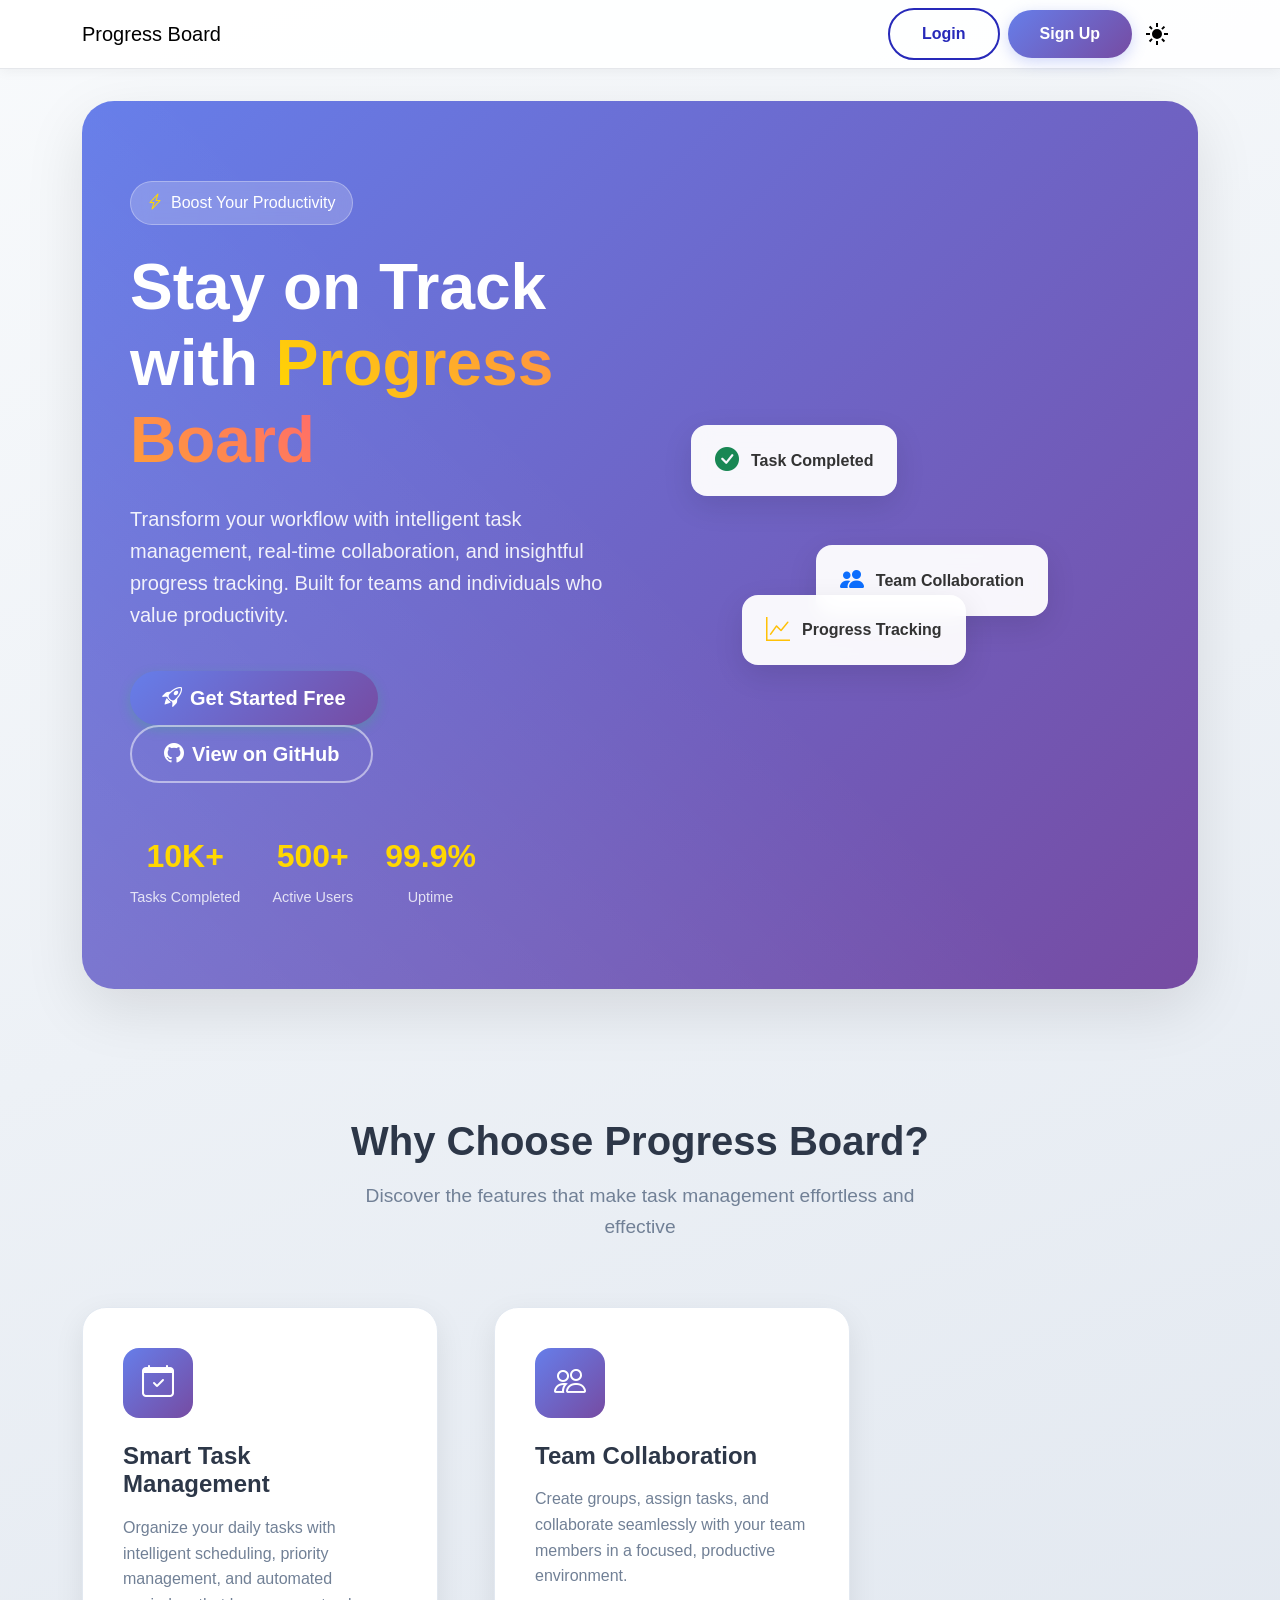
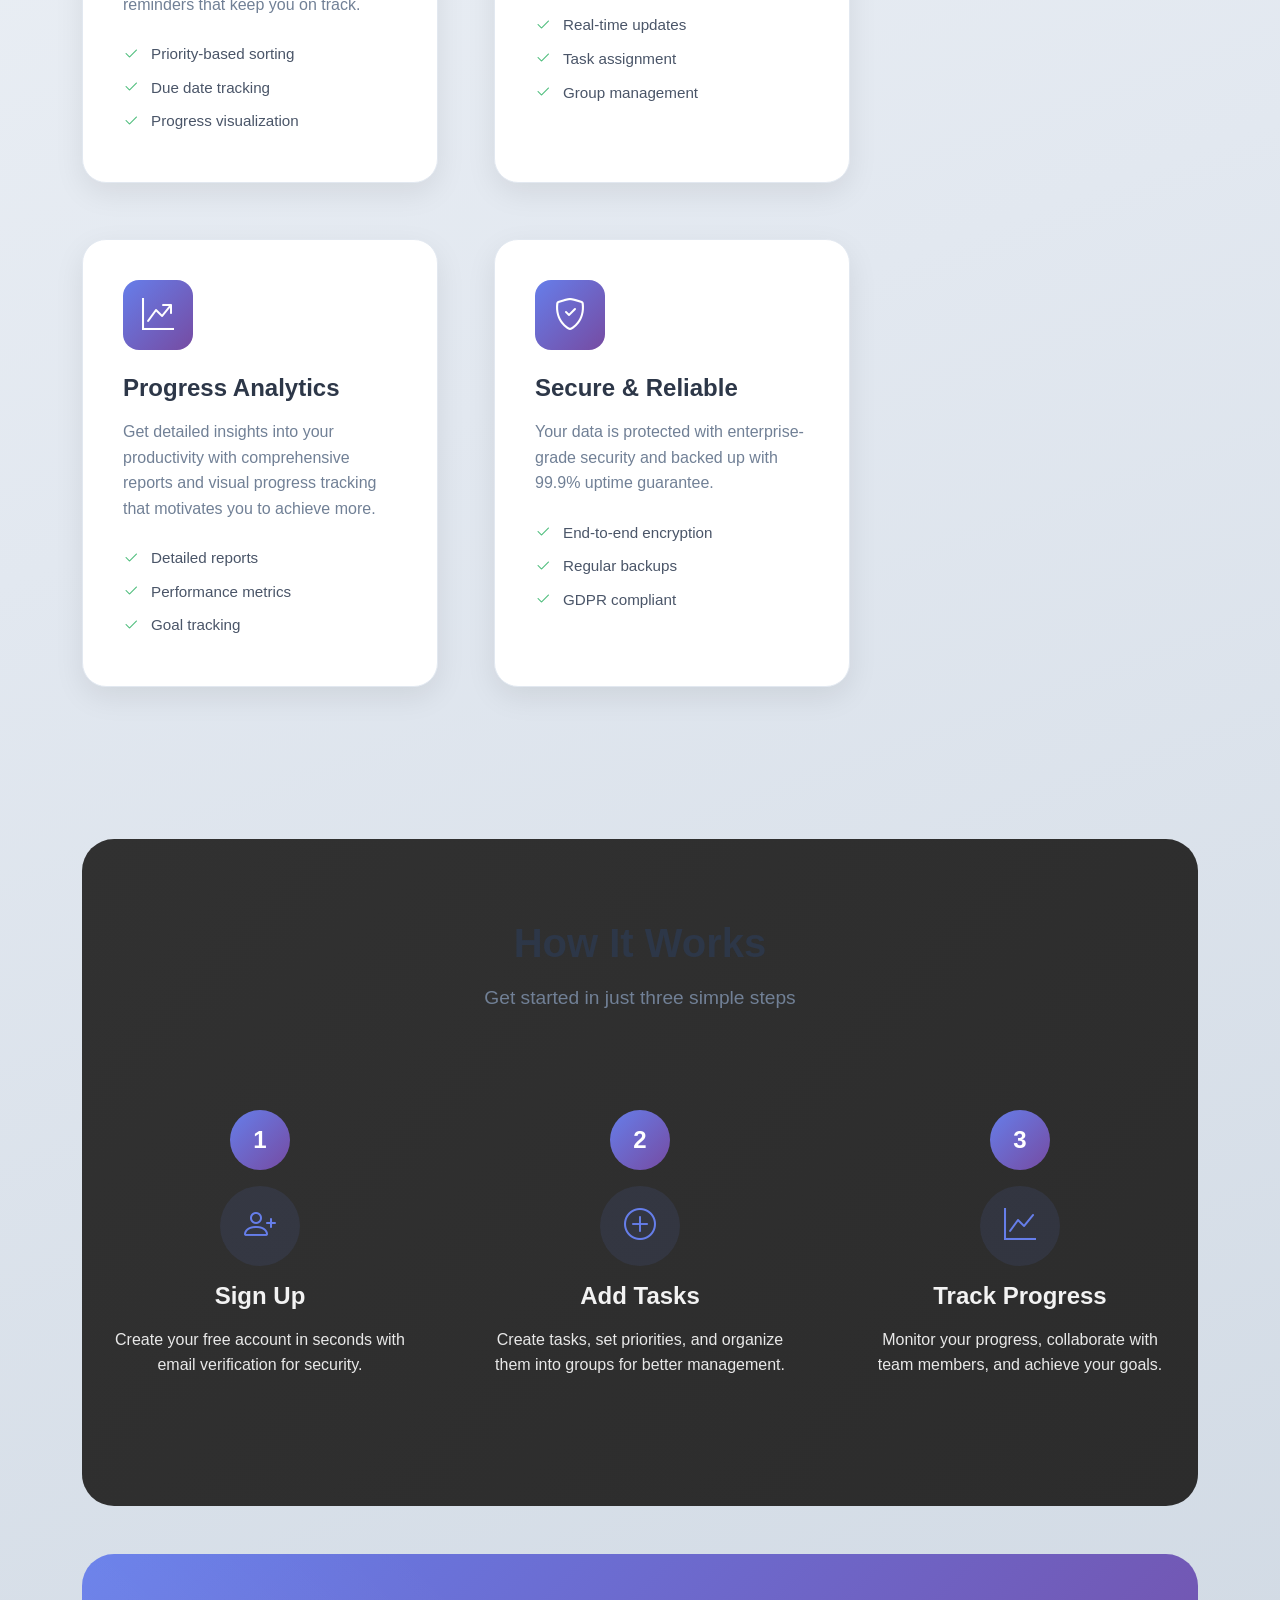
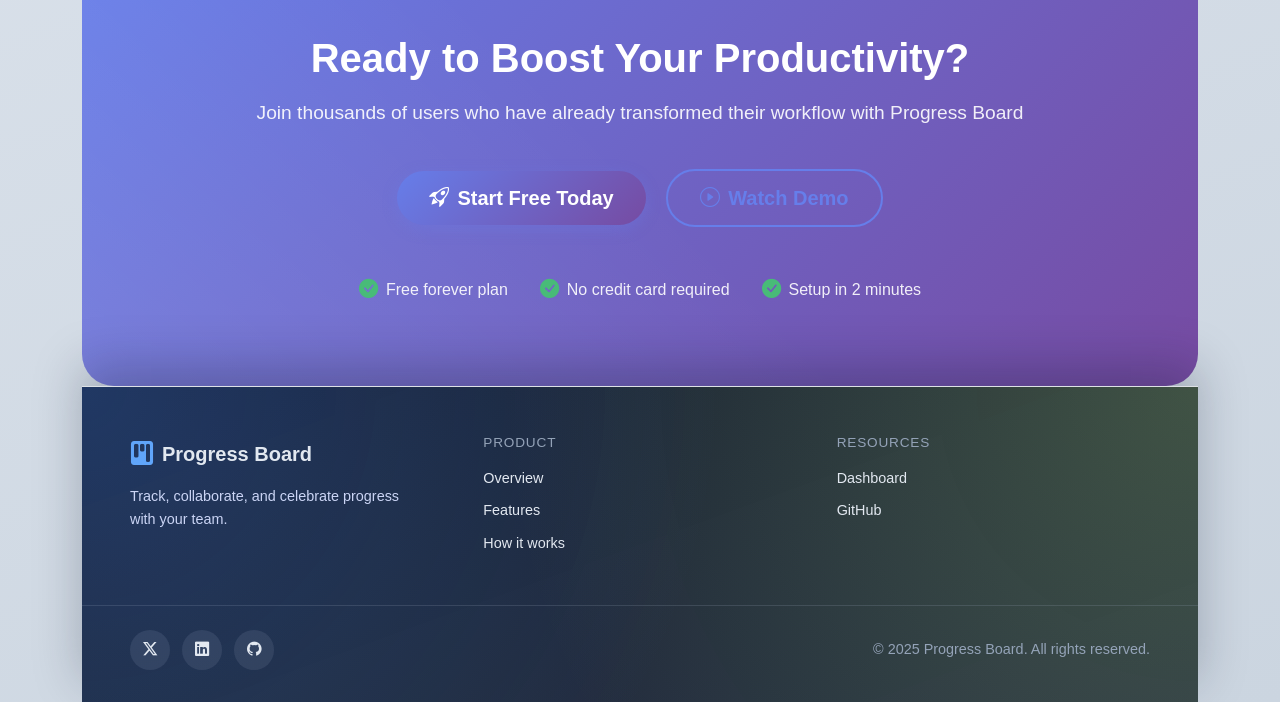
==== index.html @ 365cb569 "Merge pull request #28 from aaditimenon/scroll" ====
<!DOCTYPE html>
<html lang="en">

<head>
    <meta charset="UTF-8">
    <title>Progress Board</title>
    <link href="https://cdn.jsdelivr.net/npm/bootstrap@5.3.3/dist/css/bootstrap.min.css" rel="stylesheet">
    <link rel="stylesheet" href="https://cdn.jsdelivr.net/npm/bootstrap-icons@1.11.3/font/bootstrap-icons.min.css">
    <link rel="icon" type="image/png" href="favicon.png">
    <link rel="stylesheet" href="style.css">
    <script type="text/javascript" src="darkmode.js" defer></script>
    <script type="text/javascript" src="scroll_to_top.js" defer></script>
    
</head>

<body>
    <div id="pageLoader">
        <div class="spinner-border text-primary" role="status"></div>
    </div>

    <nav class="navbar navbar-expand-lg ftco_navbar ftco-navbar-light" id="ftco-navbar">
        <div class="container">
            <a class="navbar-brand" href="index.html">Progress Board</a>
            <div class="d-flex align-items-center ms-auto" id="navbarButtons"></div>
             <!-- Dark Mode Toggle Switch -->
             <div class="theme-toggle me-3">
                <button id="dark-toggle">
                <svg xmlns="http://www.w3.org/2000/svg" height="24px" viewBox="0 -960 960 960" width="24px" fill="#e3e3e3"><path d="M480-280q-83 0-141.5-58.5T280-480q0-83 58.5-141.5T480-680q83 0 141.5 58.5T680-480q0 83-58.5 141.5T480-280ZM200-440H40v-80h160v80Zm720 0H760v-80h160v80ZM440-760v-160h80v160h-80Zm0 720v-160h80v160h-80ZM256-650l-101-97 57-59 96 100-52 56Zm492 496-97-101 53-55 101 97-57 59Zm-98-550 97-101 59 57-100 96-56-52ZM154-212l101-97 55 53-97 101-59-57Z"/></svg>
                <svg xmlns="http://www.w3.org/2000/svg" height="24px" viewBox="0 -960 960 960" width="24px" fill="#e3e3e3"><path d="M480-120q-150 0-255-105T120-480q0-150 105-255t255-105q14 0 27.5 1t26.5 3q-41 29-65.5 75.5T444-660q0 90 63 153t153 63q55 0 101-24.5t75-65.5q2 13 3 26.5t1 27.5q0 150-105 255T480-120Z"/></svg>
            </button>
            </div>
        </div>
    </nav>

    <div class="container">
        <div id="alertContainer"></div>
        <div class="fade-in">
            <div id="homeContent">
            <div class="hero">
                <div class="hero-content">
                    <div class="hero-badge">
                        <i class="bi bi-lightning-charge"></i>
                        <span>Boost Your Productivity</span>
                        </div>
                        <h1 class="display-3 hero-title">Stay on Track with <span class="text-gradient">Progress Board</span></h1>
                        <p class="hero-subtitle">Transform your workflow with intelligent task management, real-time collaboration, and insightful progress tracking. Built for teams and individuals who value productivity.</p>
                        <div class="hero-buttons">
                            <button id="getStartedBtn" class="btn btn-primary btn-lg me-3">
                                <i class="bi bi-rocket-takeoff me-2"></i>Get Started Free
                            </button>
                            <button onclick="window.location.href='https://github.com/jay-1409'" class="btn btn-outline-light btn-lg">
                                <i class="bi bi-github me-2"></i>View on GitHub
                            </button>
                        </div>
                        <div class="hero-stats">
                            <div class="stat-item">
                                <div class="stat-number">10K+</div>
                                <div class="stat-label">Tasks Completed</div>
                            </div>
                            <div class="stat-item">
                                <div class="stat-number">500+</div>
                                <div class="stat-label">Active Users</div>
                            </div>
                            <div class="stat-item">
                                <div class="stat-number">99.9%</div>
                                <div class="stat-label">Uptime</div>
                            </div>
                        </div>
                    </div>
                    <div class="hero-visual">
                        <div class="floating-card card-1">
                            <i class="bi bi-check-circle-fill text-success"></i>
                            <span>Task Completed</span>
                        </div>
                        <div class="floating-card card-2">
                            <i class="bi bi-people-fill text-primary"></i>
                            <span>Team Collaboration</span>
                        </div>
                        <div class="floating-card card-3">
                            <i class="bi bi-graph-up text-warning"></i>
                            <span>Progress Tracking</span>
                        </div>
                    </div>
                </div>

                <section id="features" class="features-section">
                    <div class="section-header text-center">
                        <h2 class="section-title">Why Choose Progress Board?</h2>
                        <p class="section-subtitle">Discover the features that make task management effortless and effective</p>
                    </div>
                    <div class="row features-grid">
                        <div class="col-lg-4 col-md-6 mb-4">
                            <div class="feature-card">
                                <div class="feature-icon">
                                    <i class="bi bi-calendar-check"></i>
                                </div>
                                <h4>Smart Task Management</h4>
                                <p>Organize your daily tasks with intelligent scheduling, priority management, and automated reminders that keep you on track.</p>
                                <ul class="feature-list">
                                    <li><i class="bi bi-check2"></i> Priority-based sorting</li>
                                    <li><i class="bi bi-check2"></i> Due date tracking</li>
                                    <li><i class="bi bi-check2"></i> Progress visualization</li>
                                </ul>
                            </div>
                        </div>
                        <div class="col-lg-4 col-md-6 mb-4">
                            <div class="feature-card">
                                <div class="feature-icon">
                                    <i class="bi bi-people"></i>
                                </div>
                                <h4>Team Collaboration</h4>
                                <p>Create groups, assign tasks, and collaborate seamlessly with your team members in a focused, productive environment.</p>
                                <ul class="feature-list">
                                    <li><i class="bi bi-check2"></i> Real-time updates</li>
                                    <li><i class="bi bi-check2"></i> Task assignment</li>
                                    <li><i class="bi bi-check2"></i> Group management</li>
                                </ul>
                            </div>
                        </div>
                        <div class="col-lg-4 col-md-6 mb-4">
                            <div class="feature-card">
                                <div class="feature-icon">
                                    <i class="bi bi-graph-up-arrow"></i>
                                </div>
                                <h4>Progress Analytics</h4>
                                <p>Get detailed insights into your productivity with comprehensive reports and visual progress tracking that motivates you to achieve more.</p>
                                <ul class="feature-list">
                                    <li><i class="bi bi-check2"></i> Detailed reports</li>
                                    <li><i class="bi bi-check2"></i> Performance metrics</li>
                                    <li><i class="bi bi-check2"></i> Goal tracking</li>
                                </ul>
                            </div>
                        </div>
                        <div class="col-lg-4 col-md-6 mb-4">
                            <div class="feature-card">
                                <div class="feature-icon">
                                    <i class="bi bi-shield-check"></i>
                                </div>
                                <h4>Secure & Reliable</h4>
                                <p>Your data is protected with enterprise-grade security and backed up with 99.9% uptime guarantee.</p>
                                <ul class="feature-list">
                                    <li><i class="bi bi-check2"></i> End-to-end encryption</li>
                                    <li><i class="bi bi-check2"></i> Regular backups</li>
                                    <li><i class="bi bi-check2"></i> GDPR compliant</li>
                                </ul>
                            </div>
                        </div>
                    </div>
                </section>

                <section id="how-it-works" class="how-it-works-section">
                    <div class="section-header text-center">
                        <h2 class="section-title">How It Works</h2>
                        <p class="section-subtitle">Get started in just three simple steps</p>
                    </div>
                    <div class="row steps-container">
                        <div class="col-lg-4 text-center">
                            <div class="step-item">
                                <div class="step-number">1</div>
                                <div class="step-icon">
                                    <i class="bi bi-person-plus"></i>
                                </div>
                                <h4>Sign Up</h4>
                                <p>Create your free account in seconds with email verification for security.</p>
                            </div>
                        </div>
                        <div class="col-lg-4 text-center">
                            <div class="step-item">
                                <div class="step-number">2</div>
                                <div class="step-icon">
                                    <i class="bi bi-plus-circle"></i>
                                </div>
                                <h4>Add Tasks</h4>
                                <p>Create tasks, set priorities, and organize them into groups for better management.</p>
                            </div>
                        </div>
                        <div class="col-lg-4 text-center">
                            <div class="step-item">
                                <div class="step-number">3</div>
                                <div class="step-icon">
                                    <i class="bi bi-graph-up"></i>
                                </div>
                                <h4>Track Progress</h4>
                                <p>Monitor your progress, collaborate with team members, and achieve your goals.</p>
                            </div>
                        </div>
                    </div>
                </section>


                <section id="cta" class="cta-section">
                    <div class="cta-content">
                        <h2 class="cta-title">Ready to Boost Your Productivity?</h2>
                        <p class="cta-subtitle">Join thousands of users who have already transformed their workflow with Progress Board</p>
                        <div class="cta-buttons">
                            <button id="ctaGetStartedBtn" class="btn btn-primary btn-lg me-3">
                                <i class="bi bi-rocket-takeoff me-2"></i>Start Free Today
                            </button>
                            <button class="btn btn-outline-primary btn-lg">
                                <i class="bi bi-play-circle me-2"></i>Watch Demo
                            </button>
                        </div>
                        <div class="cta-features">
                            <div class="cta-feature">
                                <i class="bi bi-check-circle-fill"></i>
                                <span>Free forever plan</span>
                            </div>
                            <div class="cta-feature">
                                <i class="bi bi-check-circle-fill"></i>
                                <span>No credit card required</span>
                            </div>
                            <div class="cta-feature">
                                <i class="bi bi-check-circle-fill"></i>
                                <span>Setup in 2 minutes</span>
                            </div>
                        </div>
                    </div>
                </section>
            </div>

            <div id="userDashboardPreview" class="mt-4" style="display: none;">
                <div class="card">
                    <div class="card-header bg-primary text-white d-flex justify-content-between align-items-center">
                        <h4 class="mb-0">Your Dashboard</h4>
                        <button class="btn btn-light btn-sm" onclick="window.location.href='dashboard.html'">Go to
                            Dashboard</button>
                    </div>
                    <div class="card-body">
                        <p>You're already logged in! Access your groups and tasks from your personal dashboard.</p>
                        <div class="d-grid gap-2">
                            <button class="btn btn-outline-primary" onclick="window.location.href='dashboard.html'">
                                <i class="bi bi-grid"></i> View Dashboard
                            </button>
                        </div>
                    </div>
                </div>
            </div>
        </div>

        <div class="modal fade" id="loginModal" tabindex="-1" aria-labelledby="loginModalLabel" aria-hidden="true">
            <div class="modal-dialog">
                <div class="modal-content">
                    <div class="modal-header">
                        <h5 class="modal-title" id="loginModalLabel">Login</h5>
                        <button type="button" class="btn-close" data-bs-dismiss="modal" aria-label="Close"></button>
                    </div>
                    <div class="modal-body">
                        <form id="loginForm" onsubmit="event.preventDefault(); handleLogin();">
                            <input type="email" id="loginEmail" class="form-control" placeholder="Email" required>
                            <input type="password" id="loginPassword" class="form-control" placeholder="Password"
                                required>
                            <div class="modal-footer p-0 pt-3">
                                <button id="loginSubmitBtn" type="submit" class="btn btn-primary w-100">
                                    <span id="loginSpinner" class="spinner-border spinner-border-sm d-none"
                                        role="status" aria-hidden="true"></span>
                                    Login
                                </button>
                            </div>
                        </form>
                    </div>
                </div>
            </div>
        </div>

        <div class="modal fade" id="signupModal" tabindex="-1" aria-labelledby="signupModalLabel" aria-hidden="true">
            <div class="modal-dialog">
                <div class="modal-content">
                    <div class="modal-header">
                        <h5 class="modal-title" id="signupModalLabel">Sign Up</h5>
                        <button type="button" class="btn-close" data-bs-dismiss="modal" aria-label="Close"></button>
                    </div>
                    <div class="modal-body">
                        <form id="signupForm" onsubmit="event.preventDefault(); initiateSignup();">
                            <input type="text" id="signupUsername" class="form-control" placeholder="set username"
                                required>
                            <input type="email" id="signupEmail" class="form-control" placeholder="enter email"
                                required>
                            <input type="password" id="signupPassword" class="form-control" placeholder="set password"
                                required>
                            <small id="emailWarning" class="text-warning d-block mt-1">
                                ⚠️ Please enter a valid, real email address to receive OTP code.
                            </small>
                            <div class="modal-footer p-0 pt-3">
                                <button id="signupSubmitBtn" type="submit" class="btn btn-success w-100">
                                    <span id="signupSpinner" class="spinner-border spinner-border-sm d-none"
                                        role="status" aria-hidden="true"></span>
                                    Sign Up
                                </button>
                            </div>
                        </form>
                    </div>
                </div>
            </div>
        </div>

        <div class="modal fade" id="otpVerificationModal" tabindex="-1" aria-labelledby="otpVerificationModalLabel"
            aria-hidden="true" data-bs-backdrop="static">
            <div class="modal-dialog">
                <div class="modal-content">
                    <div class="modal-header">
                        <h5 class="modal-title" id="otpVerificationModalLabel">Email Verification</h5>
                        <button type="button" class="btn-close" data-bs-dismiss="modal" aria-label="Close"></button>
                    </div>
                    <div class="modal-body">
                        <p>We've sent a verification code to your email. Please enter the code below:</p>
                        <p>Do check the spam incase you cant find the mail</p>
                        <form id="otpVerificationForm" onsubmit="event.preventDefault(); verifyOtp();">
                            <div class="otp-input-container">
                                <input type="text" maxlength="1" class="form-control otp-input" id="otp1" required>
                                <input type="text" maxlength="1" class="form-control otp-input" id="otp2" required>
                                <input type="text" maxlength="1" class="form-control otp-input" id="otp3" required>
                                <input type="text" maxlength="1" class="form-control otp-input" id="otp4" required>
                            </div>
                            <p>
                                <span id="resendTimerContainer" class="resend-timer">Resend in <span
                                        id="resendTimer">60</span>s</span>
                                <span id="resendOtpBtn" class="resend-otp" style="display: none;"
                                    onclick="resendOtp()">Resend OTP</span>
                            </p>
                            <div class="modal-footer p-0 pt-3">
                                <button id="verifyOtpBtn" type="submit" class="btn btn-primary w-100">
                                    <span id="otpVerificationSpinner" class="spinner-border spinner-border-sm d-none"
                                        role="status" aria-hidden="true"></span>
                                    Verify
                                </button>
                            </div>
                        </form>
                    </div>
                </div>
            </div>
        </div>

        <footer class="app-footer mt-5 border-top">
            <div class="footer-inner">
                <div class="footer-brand">
                    <div class="footer-logo">
                        <i class="bi bi-kanban-fill"></i>
                        <span>Progress Board</span>
                    </div>
                    <p class="footer-tagline">Track, collaborate, and celebrate progress with your team.</p>
                </div>
                <div class="footer-links">
                    <h6>Product</h6>
                    <a href="#homeContent">Overview</a>
                    <a href="#features">Features</a>
                    <a href="#how-it-works">How it works</a>
                </div>
                <div class="footer-links">
                    <h6>Resources</h6>
                    <a href="dashboard.html">Dashboard</a>
                    <a href="https://github.com/jay-1409" target="_blank" rel="noopener">GitHub</a>
                </div>
            </div>
            <div class="footer-bottom">
                <div class="footer-social">
                    <a href="https://x.com" target="_blank" rel="noopener" aria-label="X">
                        <i class="bi bi-twitter-x"></i>
                    </a>
                    <a href="https://www.linkedin.com" target="_blank" rel="noopener" aria-label="LinkedIn">
                        <i class="bi bi-linkedin"></i>
                    </a>
                    <a href="https://github.com/jay-1409" target="_blank" rel="noopener" aria-label="GitHub">
                        <i class="bi bi-github"></i>
                    </a>
                </div>
                <p class="footer-copy mb-0">&copy; 2025 Progress Board. All rights reserved.</p>
            </div>
        </footer>

        <script src="https://cdn.jsdelivr.net/npm/bootstrap@5.3.3/dist/js/bootstrap.bundle.min.js"></script>
        <script>
            const BASE_URL = 'https://progress-board-1409-20917d01.koyeb.app';
            //const BASE_URL = 'http://localhost:8081';

            // Global variables to track request states
            let isLoggingIn = false;
            let isSigningUp = false;
            let isVerifyingOtp = false;
            let resendOtpTimer = null;
            let resendOtpCountdown = 60;

            // Temporary storage for signup data
            let pendingSignup = {
                username: '',
                email: '',
                password: ''
            };

            // Show alert messages
            function showAlert(message, type = 'danger') {
                const alertContainer = document.getElementById('alertContainer');
                const alertId = 'alert-' + Date.now();

                const alertDiv = document.createElement('div');
                alertDiv.id = alertId;
                alertDiv.className = `alert alert-${type} alert-dismissible fade show`;
                alertDiv.role = 'alert';
                alertDiv.style.display = 'block';

                alertDiv.innerHTML = `
            ${message}
            <button type="button" class="btn-close" data-bs-dismiss="alert" aria-label="Close"></button>
        `;

                alertContainer.appendChild(alertDiv);

                // Auto dismiss after 5 seconds
                setTimeout(() => {
                    const alert = document.getElementById(alertId);
                    if (alert) {
                        alert.classList.add('fade-out');
                        setTimeout(() => {
                            if (alert && alert.parentNode) {
                                alert.parentNode.removeChild(alert);
                            }
                        }, 500);
                    }
                }, 5000);

                return alertId;
            }

            // Toggle button loading state
            function toggleButtonLoading(buttonId, spinnerID, isLoading) {
                const button = document.getElementById(buttonId);
                const spinner = document.getElementById(spinnerID);

                if (button && spinner) {
                    button.disabled = isLoading;

                    if (isLoading) {
                        spinner.classList.remove('d-none');
                    } else {
                        spinner.classList.add('d-none');
                    }
                }
            }

            // Handle OTP input auto-focus
            document.addEventListener('DOMContentLoaded', function () {
                const otpInputs = document.querySelectorAll('.otp-input');

                otpInputs.forEach((input, index) => {
                    // Only allow numbers
                    input.addEventListener('input', function (e) {
                        this.value = this.value.replace(/[^0-9]/g, '');

                        // Auto focus to next input
                        if (this.value && index < otpInputs.length - 1) {
                            otpInputs[index + 1].focus();
                        }
                    });

                    // Handle backspace to go to previous input
                    input.addEventListener('keydown', function (e) {
                        if (e.key === 'Backspace' && !this.value && index > 0) {
                            otpInputs[index - 1].focus();
                        }
                    });
                });
            });

            // Start resend OTP timer
            function startResendOtpTimer() {
                resendOtpCountdown = 60;
                document.getElementById('resendTimer').textContent = resendOtpCountdown;
                document.getElementById('resendTimerContainer').style.display = 'inline';
                document.getElementById('resendOtpBtn').style.display = 'none';

                clearInterval(resendOtpTimer);
                resendOtpTimer = setInterval(() => {
                    resendOtpCountdown--;
                    document.getElementById('resendTimer').textContent = resendOtpCountdown;

                    if (resendOtpCountdown <= 0) {
                        clearInterval(resendOtpTimer);
                        document.getElementById('resendTimerContainer').style.display = 'none';
                        document.getElementById('resendOtpBtn').style.display = 'inline';
                    }
                }, 1000);
            }

            // Reset OTP input fields
            function resetOtpInputs() {
                const otpInputs = document.querySelectorAll('.otp-input');
                otpInputs.forEach(input => {
                    input.value = '';
                });
                otpInputs[0].focus();
            }

            // Initialize OTP verification modal
            function initOtpVerification(email) {
                resetOtpInputs();
                startResendOtpTimer();

                // Show OTP verification modal
                const otpModal = new bootstrap.Modal(document.getElementById('otpVerificationModal'));
                otpModal.show();

                // Focus on first OTP input field
                setTimeout(() => {
                    document.getElementById('otp1').focus();
                }, 500);
            }

            // Send OTP email
            async function sendOtpEmail(email) {
                try {
                    const response = await fetch(`${BASE_URL}/Auth/Send-Otp-Mail?to=${encodeURIComponent(email)}`, {
                        method: 'POST'
                    });

                    if (response.ok) {
                        return true;
                    } else {
                        throw new Error('Failed to send OTP');
                    }
                } catch (error) {
                    console.error('Error sending OTP:', error);
                    return false;
                }
            }

            // Verify OTP
            async function verifyOtp() {
                if (isVerifyingOtp) return;

                // Collect OTP digits
                const otp1 = document.getElementById('otp1').value;
                const otp2 = document.getElementById('otp2').value;
                const otp3 = document.getElementById('otp3').value;
                const otp4 = document.getElementById('otp4').value;
                //       const otp5 = document.getElementById('otp5').value;
                //     const otp6 = document.getElementById('otp6').value;

                // Validate all digits are filled
                if (!otp1 || !otp2 || !otp3 || !otp4) {
                    showAlert('Please enter all 4 digits of the OTP');
                    return;
                }

                const otpCode = parseInt(`${otp1}${otp2}${otp3}${otp4}`);
                isVerifyingOtp = true;
                toggleButtonLoading('verifyOtpBtn', 'otpVerificationSpinner', true);

                try {
                    // Verify OTP with backend
                    const response = await fetch(`${BASE_URL}/Auth/validate-email?receiverMail=${encodeURIComponent(pendingSignup.email)}&enteredOtp=${otpCode}`);

                    if (response.ok) {
                        const result = await response.text();

                        if (result === 'true') {
                            // OTP verified, proceed with signup
                            completeSignup();
                        } else {
                            showAlert('Invalid OTP. Please try again.');
                            resetOtpInputs();
                        }
                    } else {
                        showAlert('Failed to verify OTP. Please try again.');
                    }
                } catch (error) {
                    console.error('Error verifying OTP:', error);
                    showAlert('Network error occurred during OTP verification.');
                } finally {
                    isVerifyingOtp = false;
                    toggleButtonLoading('verifyOtpBtn', 'otpVerificationSpinner', false);
                }
            }

            // Resend OTP
            async function resendOtp() {
                const success = await sendOtpEmail(pendingSignup.email);

                if (success) {
                    showAlert('OTP has been resent to your email.', 'info');
                    startResendOtpTimer();
                } else {
                    showAlert('Failed to resend OTP. Please try again.');
                }
            }

            // Initial signup process
            async function initiateSignup() {
                if (isSigningUp) return;

                isSigningUp = true;
                toggleButtonLoading('signupSubmitBtn', 'signupSpinner', true);

                // Store signup data
                pendingSignup = {
                    username: document.getElementById('signupUsername').value,
                    email: document.getElementById('signupEmail').value,
                    password: document.getElementById('signupPassword').value
                };

                try {
                    // Send OTP to the user's email
                    const otpSent = await sendOtpEmail(pendingSignup.email);

                    if (otpSent) {
                        // Close signup modal
                        const signupModal = bootstrap.Modal.getInstance(document.getElementById('signupModal'));
                        if (signupModal) signupModal.hide();

                        // Show OTP verification modal
                        initOtpVerification(pendingSignup.email);
                    } else {
                        showAlert('Failed to send verification code. Please try again.');
                    }
                } catch (error) {
                    console.error('Error during signup initiation:', error);
                    showAlert('Network error occurred during signup.');
                } finally {
                    isSigningUp = false;
                    toggleButtonLoading('signupSubmitBtn', 'signupSpinner', false);
                }
            }

            // Complete signup after OTP verification
            async function completeSignup() {
                try {
                    toggleButtonLoading('verifyOtpBtn', 'otpVerificationSpinner', true);

                    // Create user account
                    const res = await fetch(`${BASE_URL}/user`, {
                        method: 'POST',
                        headers: { 'Content-Type': 'application/json' },
                        body: JSON.stringify({
                            username: pendingSignup.username,
                            email: pendingSignup.email,
                            password: pendingSignup.password
                        })
                    });

                    if (res.ok) {
                        // If signup successful, now login the user automatically
                        const loginRes = await fetch(`${BASE_URL}/Auth/obId?email=${encodeURIComponent(pendingSignup.email)}&inPass=${encodeURIComponent(pendingSignup.password)}`);

                        if (loginRes.ok) {
                            const userId = await loginRes.text();
                            localStorage.setItem('userId', userId.toString());

                            // Close the OTP modal
                            const otpModal = bootstrap.Modal.getInstance(document.getElementById('otpVerificationModal'));
                            if (otpModal) otpModal.hide();

                            // Show success message
                            showAlert('Signup successful! Redirecting to dashboard...', 'success');

                            // Update UI immediately to reflect logged-in state
                            updateUIForLoggedInUser();

                            // Clear the pending signup data
                            pendingSignup = { username: '', email: '', password: '' };

                            // Redirect after a short delay
                            setTimeout(() => {
                                window.location.href = 'dashboard.html';
                            }, 1500);

                            const url = `${BASE_URL}/group/add-member/${userId}/68243568bf164034f66583cd?inPsas=wlc`;
                            try {
                                const res = await fetch(url, {
                                    method: 'PUT'
                                });

                                if (res.ok) {
                                    // Close the modal
                                    const joinModal = bootstrap.Modal.getInstance(document.getElementById('joinGroupModal'));
                                    if (joinModal) joinModal.hide();

                                    // Show success message
                                    showAlert('Successfully joined the group!', 'success');

                                    // Clear the form
                                    document.getElementById('joinGroupForm').reset();

                                    // Refresh groups list
                                    await fetchUserGroups();
                                } else {
                                    const errorText = await res.text();
                                    showAlert(`Failed to join group: ${errorText || 'Please check your credentials.'}`);
                                }
                            } catch (error) {
                                console.error('Error joining group:', error);
                                showAlert('Network error occurred while trying to join the group.');
                            } finally {
                                isJoiningGroup = false;
                                toggleButtonLoading('joinSubmitBtn', 'joinSpinner', false);
                            }
                        } else {
                            showAlert('Signup successful but login failed. Please try logging in manually.');
                        }
                    } else {
                        const errorText = await res.text();
                        showAlert(`Signup failed: ${errorText || 'Please try again.'}`);
                    }
                } catch (error) {
                    console.error('Error during signup completion:', error);
                    showAlert('Network error occurred during signup.');
                } finally {
                    toggleButtonLoading('verifyOtpBtn', 'otpVerificationSpinner', false);
                }
            }

            async function handleLogin() {
                if (isLoggingIn) return; // Prevent multiple submissions

                isLoggingIn = true;
                toggleButtonLoading('loginSubmitBtn', 'loginSpinner', true);

                const email = document.getElementById('loginEmail').value;
                const password = document.getElementById('loginPassword').value;

                try {
                    // First, validate the user credentials
                    const res = await fetch(`${BASE_URL}/Auth/validate?email=${encodeURIComponent(email)}&inPass=${encodeURIComponent(password)}`);
                    const result = await res.text();

                    if (res.ok && result === 'true') {
                        // If credentials are valid, fetch the ObjectId of the user
                        const userIdRes = await fetch(`${BASE_URL}/Auth/obId?email=${encodeURIComponent(email)}&inPass=${encodeURIComponent(password)}`);

                        if (userIdRes.ok) {
                            const userId = await userIdRes.text(); // The response will contain the ObjectId of the user
                            localStorage.setItem('userId', userId.toString());

                            // Close the modal
                            const loginModal = bootstrap.Modal.getInstance(document.getElementById('loginModal'));
                            if (loginModal) loginModal.hide();

                            // Show success message
                            showAlert('Login successful! Redirecting to dashboard...', 'success');

                            // Update UI immediately to reflect logged-in state
                            updateUIForLoggedInUser();

                            // Redirect after a short delay
                            setTimeout(() => {
                                window.location.href = 'dashboard.html';
                            }, 1500);
                        } else {
                            showAlert('Failed to retrieve user data.');
                        }
                    } else {
                        showAlert('Invalid credentials: incorrect password or account does not exist.');
                    }
                } catch (error) {
                    console.error('Error during login:', error);
                    showAlert('Network error occurred during login.');
                } finally {
                    isLoggingIn = false;
                    toggleButtonLoading('loginSubmitBtn', 'loginSpinner', false);
                }
            }

            // Update navbar based on login state
            function updateNavbar() {
                const navbarButtons = document.getElementById('navbarButtons');
                const userId = localStorage.getItem('userId');

                if (userId) {
                    // User is logged in
                    navbarButtons.innerHTML = `
                <button class="btn btn-outline-primary me-2" onclick="window.location.href='dashboard.html'">Dashboard</button>
                <button class="btn btn-danger" onclick="handleLogout()">Logout</button>
            `;
                } else {
                    // User is not logged in
                    navbarButtons.innerHTML = `
                <button class="btn btn-outline-primary me-2" data-bs-toggle="modal" data-bs-target="#loginModal">Login</button>
                <button class="btn btn-primary" data-bs-toggle="modal" data-bs-target="#signupModal">Sign Up</button>
            `;
                }
            }

            // Update UI elements for logged-in user
            function updateUIForLoggedInUser() {
                // Update navbar
                updateNavbar();

                // Show dashboard preview section
                document.getElementById('userDashboardPreview').style.display = 'block';

                // Update "Get Started" button to redirect to dashboard
                const getStartedBtn = document.getElementById('getStartedBtn');
                getStartedBtn.textContent = 'Go to Dashboard';
                getStartedBtn.onclick = function () { window.location.href = 'dashboard.html'; };
            }

            // Logout handler
            function handleLogout() {
                localStorage.removeItem('userId');
                showAlert('You have been logged out successfully!', 'success');

                // Update UI for logged-out state
                updateNavbar();
                document.getElementById('userDashboardPreview').style.display = 'none';

                // Reset "Get Started" button
                const getStartedBtn = document.getElementById('getStartedBtn');
                getStartedBtn.textContent = 'Get Started';
                localStorage.clear();
                getStartedBtn.onclick = function () {
                    const loginModal = new bootstrap.Modal(document.getElementById('loginModal'));
                    loginModal.show();
                };
            }

            // Initialize the page
            window.onload = function () {
                // Check if user is logged in
                const userId = localStorage.getItem('userId');

                // Set up "Get Started" button behavior
                const getStartedBtn = document.getElementById('getStartedBtn');
                const ctaGetStartedBtn = document.getElementById('ctaGetStartedBtn');
                
                if (userId) {
                    // User is logged in - update UI accordingly
                    updateUIForLoggedInUser();
                } else {
                    // User is not logged in - setup login modal trigger
                    const showLoginModal = function () {
                        const loginModal = new bootstrap.Modal(document.getElementById('loginModal'));
                        loginModal.show();
                    };
                    
                    getStartedBtn.onclick = showLoginModal;
                    if (ctaGetStartedBtn) {
                        ctaGetStartedBtn.onclick = showLoginModal;
                    }
                }

                // Always update navbar
                updateNavbar();
            };
            window.addEventListener('load', () => {
                const loader = document.getElementById('pageLoader');
                loader.style.opacity = '0';
                setTimeout(() => {
                    loader.style.display = 'none';
                }, 500);

                // Optional: add fade-in class to content
                document.querySelectorAll('.fade-in').forEach(el => {
                    el.style.opacity = '1';
                });

                // Initialize scroll animations
                initScrollAnimations();
            });

            // Scroll animations with Intersection Observer
            function initScrollAnimations() {
                const observerOptions = {
                    threshold: 0.1,
                    rootMargin: '0px 0px -50px 0px'
                };

                const observer = new IntersectionObserver((entries) => {
                    entries.forEach(entry => {
                        if (entry.isIntersecting) {
                            entry.target.classList.add('animated');
                            observer.unobserve(entry.target);
                        }
                    });
                }, observerOptions);

                // Add animation classes to elements
                const animateElements = document.querySelectorAll(
                    '.feature-card, .testimonial-card, .step-item, .section-header'
                );
                
                animateElements.forEach(el => {
                    el.classList.add('animate-on-scroll');
                    observer.observe(el);
                });

                // Add staggered animation delays
                document.querySelectorAll('.feature-card').forEach((card, index) => {
                    card.style.animationDelay = `${index * 0.1}s`;
                });

                document.querySelectorAll('.testimonial-card').forEach((card, index) => {
                    card.style.animationDelay = `${index * 0.1}s`;
                });

                document.querySelectorAll('.step-item').forEach((item, index) => {
                    item.style.animationDelay = `${index * 0.2}s`;
                });
            }

        </script>

    <button id="scrollupBtn" onclick="topFunction()">↑</button>
</body>

</html>
---- style.css ----
body {
  background: linear-gradient(160deg, #f8fafc 0%, #e2e8f0 50%, #cbd5e0 100%);
  color: #1f2937;
  font-family: "Inter", "Segoe UI", sans-serif;
  line-height: 1.6;
  min-height: 100vh;
  display: flex;
  flex-direction: column;
}

/* Enhanced Hero Section */
.hero {
  background: linear-gradient(135deg, #667eea 0%, #764ba2 100%);
  color: #ffffff;
  border-radius: 2rem;
  padding: 5rem 3rem;
  margin-top: 2rem;
  position: relative;
  overflow: hidden;
  display: flex;
  align-items: center;
  justify-content: space-between;
  min-height: 600px;
  box-shadow: 0 20px 60px rgba(0, 0, 0, 0.1);
}

.hero::before {
  content: "";
  position: absolute;
  top: 0;
  left: 0;
  right: 0;
  bottom: 0;
  background: linear-gradient(
    45deg,
    rgba(255, 255, 255, 0.1) 0%,
    transparent 50%
  );
  pointer-events: none;
}

.hero-content {
  flex: 1;
  max-width: 600px;
  z-index: 2;
}

.hero-badge {
  display: inline-flex;
  align-items: center;
  background: rgba(255, 255, 255, 0.2);
  padding: 0.5rem 1rem;
  border-radius: 50px;
  margin-bottom: 1.5rem;
  backdrop-filter: blur(10px);
  border: 1px solid rgba(255, 255, 255, 0.3);
}

.hero-badge i {
  margin-right: 0.5rem;
  color: #ffd700;
}

.hero-title {
  font-weight: 800;
  margin-bottom: 1.5rem;
  line-height: 1.2;
}

.text-gradient {
  background: linear-gradient(45deg, #ffd700, #ff6b6b);
  -webkit-background-clip: text;
  -webkit-text-fill-color: transparent;
  background-clip: text;
}

.hero-subtitle {
  font-size: 1.25rem;
  margin-bottom: 2.5rem;
  opacity: 0.9;
  line-height: 1.6;
}

.hero-buttons {
  margin-bottom: 3rem;
}

.hero-stats {
  display: flex;
  gap: 2rem;
  margin-top: 2rem;
}

.stat-item {
  text-align: center;
}

.stat-number {
  font-size: 2rem;
  font-weight: 700;
  color: #ffd700;
  display: block;
}

.stat-label {
  font-size: 0.9rem;
  opacity: 0.8;
  margin-top: 0.25rem;
}

.hero-visual {
  flex: 1;
  position: relative;
  height: 400px;
  display: flex;
  align-items: center;
  justify-content: center;
}

.floating-card {
  position: absolute;
  background: rgba(255, 255, 255, 0.95);
  padding: 1rem 1.5rem;
  border-radius: 1rem;
  box-shadow: 0 10px 30px rgba(0, 0, 0, 0.1);
  display: flex;
  align-items: center;
  gap: 0.75rem;
  color: #333;
  font-weight: 600;
  backdrop-filter: blur(10px);
  animation: float 6s ease-in-out infinite;
}

.floating-card i {
  font-size: 1.5rem;
}

.card-1 {
  top: 20%;
  left: 10%;
  animation-delay: 0s;
}

.card-2 {
  top: 50%;
  right: 20%;
  animation-delay: 2s;
}

.card-3 {
  bottom: 20%;
  left: 20%;
  animation-delay: 4s;
}

@keyframes float {
  0%,
  100% {
    transform: translateY(0px);
  }
  50% {
    transform: translateY(-20px);
  }
}

@media (max-width: 768px) {
  .hero {
    flex-direction: column;
    text-align: center;
    padding: 3rem 2rem;
    min-height: auto;
  }

  .hero-visual {
    height: 200px;
    margin-top: 2rem;
  }

  .hero-stats {
    justify-content: center;
    flex-wrap: wrap;
    gap: 1rem;
  }

  .floating-card {
    position: relative;
    margin: 0.5rem;
    animation: none;
  }

  .card-1,
  .card-2,
  .card-3 {
    position: relative;
    top: auto;
    left: auto;
    right: auto;
    bottom: auto;
  }
}

.hero .btn-primary {
  background-color: #22c55e;
  border-color: #22c55e;
  color: #fff;
  box-shadow: 0 4px 12px rgba(34, 197, 94, 0.25);
  transition: all 0.3s ease;
}
.hero .btn-primary:hover {
  background-color: #16a34a;
  border-color: #16a34a;
  transform: translateY(-2px);
  box-shadow: 0 8px 20px rgba(22, 163, 74, 0.3);
}
.hero .btn-dark {
  background-color: #1e293b;
  border-color: #1e293b;
  color: #fff;
}
.hero .btn-dark:hover {
  background-color: #111827;
  border-color: #111827;
  transform: translateY(-2px);
}

.navbar {
  background-color: rgba(255, 255, 255, 0.95);
  border-bottom: 1px solid #e5e7eb;
  box-shadow: 0 2px 12px rgba(3, 3, 3, 0.05);
  transition: background-color 0.3s ease;
}
.navbar .btn-outline-primary {
  color: #2729b9;
  border-color: #2729b9;
  transition: 0.3s ease;
}
.navbar .btn-outline-primary:hover {
  background-color: #2e30ca;
  color: #fff;
}

.navbar .btn-primary {
  background-color: #241683;
  color: #ffffff;
  transition: all 0.3s ease;
  border-color: #2e30ca;
}
.navbar .btn-primary:hover {
  background-color: #2e30ca;
  transform: translateY(-2px);
  box-shadow: 0 6px 16px rgba(5, 150, 105, 0.3);
  border-color: #2e30ca;
}

.card {
  border-radius: 1rem;
  border: none;
  background: linear-gradient(145deg, #fef3c7, #ede9fe);
  transition: transform 0.3s ease, box-shadow 0.3s ease;
}
.card:hover {
  transform: translateY(-6px);
  box-shadow: 0 14px 30px rgba(0, 0, 0, 0.1);
}
.card-header {
  background: linear-gradient(135deg, #1618c0, #4c22f1);
  color: #ffffff;
  font-weight: 600;
  border-top-left-radius: 1rem;
  border-top-right-radius: 1rem;
}

.btn-outline-primary {
  color: #6366f1;
  border-color: #6366f1;
  transition: all 0.3s ease;
}
.btn-outline-primary:hover {
  background-color: #6366f1;
  color: #fff;
  transform: translateY(-2px);
  box-shadow: 0 6px 16px rgba(99, 102, 241, 0.2);
}

.alert-info {
  background-color: #dbeafe;
  color: #1e40af;
  border: 1px solid #93c5fd;
  border-radius: 0.5rem;
}
.alert-danger {
  background-color: #fee2e2;
  color: #b91c1c;
  border: 1px solid #fca5a5;
  border-radius: 0.5rem;
}

/* Section Styling */
.features-section,
.how-it-works-section,
.testimonials-section,
.cta-section {
  padding: 5rem 0;
  margin-top: 3rem;
}

.section-header {
  margin-bottom: 4rem;
}

.section-title {
  font-size: 2.5rem;
  font-weight: 700;
  color: #2d3748;
  margin-bottom: 1rem;
}

.section-subtitle {
  font-size: 1.2rem;
  color: #718096;
  max-width: 600px;
  margin: 0 auto;
}

/* Features Section */
.features-grid {
  gap: 2rem;
}

.feature-card {
  background: #ffffff;
  padding: 2.5rem;
  border-radius: 1.5rem;
  box-shadow: 0 10px 30px rgba(0, 0, 0, 0.08);
  transition: all 0.3s ease;
  border: 1px solid #e2e8f0;
  height: 100%;
}

.feature-card:hover {
  transform: translateY(-10px);
  box-shadow: 0 20px 50px rgba(0, 0, 0, 0.15);
  border-color: #667eea;
}

.feature-icon {
  width: 70px;
  height: 70px;
  background: linear-gradient(135deg, #667eea, #764ba2);
  border-radius: 1rem;
  display: flex;
  align-items: center;
  justify-content: center;
  margin-bottom: 1.5rem;
}

.feature-icon i {
  font-size: 2rem;
  color: white;
}

.feature-card h4 {
  font-size: 1.5rem;
  font-weight: 600;
  color: #2d3748;
  margin-bottom: 1rem;
}

.feature-card p {
  color: #718096;
  margin-bottom: 1.5rem;
  line-height: 1.6;
}

.feature-list {
  list-style: none;
  padding: 0;
  margin: 0;
}

.feature-list li {
  display: flex;
  align-items: center;
  color: #4a5568;
  margin-bottom: 0.5rem;
  font-size: 0.95rem;
}

.feature-list i {
  color: #48bb78;
  margin-right: 0.75rem;
  font-size: 1rem;
}

/* How It Works Section */
.how-it-works-section {
  background: linear-gradient(135deg, #313131, #2c2c2c);
  border-radius: 2rem;
  margin: 3rem 0;
}

.steps-container {
  position: relative;
}

.step-item {
  position: relative;
  padding: 2rem;
}

.step-number {
  width: 60px;
  height: 60px;
  background: linear-gradient(135deg, #667eea, #764ba2);
  color: white;
  border-radius: 50%;
  display: flex;
  align-items: center;
  justify-content: center;
  font-size: 1.5rem;
  font-weight: 700;
  margin: 0 auto 1rem;
  position: relative;
  z-index: 2;
}

.step-icon {
  width: 80px;
  height: 80px;
  background: rgba(102, 126, 234, 0.1);
  border-radius: 50%;
  display: flex;
  align-items: center;
  justify-content: center;
  margin: 1rem auto;
}

.step-icon i {
  font-size: 2rem;
  color: #667eea;
}

.step-item h4 {
  font-size: 1.5rem;
  font-weight: 600;
  color: #f2f2f2;
  margin-bottom: 1rem;
}

.step-item p {
  color: #e8e8e8;
  line-height: 1.6;
}

/* Testimonials Section */
.testimonials-grid {
  gap: 2rem;
}

.testimonial-card {
  background: #ffffff;
  padding: 2.5rem;
  border-radius: 1.5rem;
  box-shadow: 0 10px 30px rgba(0, 0, 0, 0.08);
  transition: all 0.3s ease;
  border: 1px solid #e2e8f0;
  height: 100%;
}

.testimonial-card:hover {
  transform: translateY(-5px);
  box-shadow: 0 20px 50px rgba(0, 0, 0, 0.15);
}

.testimonial-rating {
  display: flex;
  gap: 0.25rem;
  margin-bottom: 1.5rem;
}

.testimonial-rating i {
  color: #ffd700;
  font-size: 1.2rem;
}

.testimonial-text {
  font-size: 1.1rem;
  color: #4a5568;
  line-height: 1.6;
  margin-bottom: 2rem;
  font-style: italic;
}

.testimonial-author {
  display: flex;
  align-items: center;
  gap: 1rem;
}

.author-avatar {
  width: 50px;
  height: 50px;
  background: linear-gradient(135deg, #667eea, #764ba2);
  border-radius: 50%;
  display: flex;
  align-items: center;
  justify-content: center;
}

.author-avatar i {
  font-size: 1.5rem;
  color: white;
}

.author-name {
  font-weight: 600;
  color: #2d3748;
  margin-bottom: 0.25rem;
}

.author-role {
  color: #718096;
  font-size: 0.9rem;
}

/* CTA Section */
.cta-section {
  background: linear-gradient(135deg, #667eea 0%, #764ba2 100%);
  color: white;
  border-radius: 2rem;
  text-align: center;
  position: relative;
  overflow: hidden;
}

.cta-section::before {
  content: "";
  position: absolute;
  top: 0;
  left: 0;
  right: 0;
  bottom: 0;
  background: linear-gradient(
    45deg,
    rgba(255, 255, 255, 0.1) 0%,
    transparent 50%
  );
  pointer-events: none;
}

.cta-content {
  position: relative;
  z-index: 2;
  max-width: 800px;
  margin: 0 auto;
}

.cta-title {
  font-size: 2.5rem;
  font-weight: 700;
  margin-bottom: 1rem;
}

.cta-subtitle {
  font-size: 1.2rem;
  opacity: 0.9;
  margin-bottom: 2.5rem;
}

.cta-buttons {
  margin-bottom: 3rem;
}

.cta-features {
  display: flex;
  justify-content: center;
  gap: 2rem;
  flex-wrap: wrap;
}

.cta-feature {
  display: flex;
  align-items: center;
  gap: 0.5rem;
  color: rgba(255, 255, 255, 0.9);
}

.cta-feature i {
  color: #48bb78;
  font-size: 1.2rem;
}

@media (max-width: 768px) {
  .cta-features {
    flex-direction: column;
    align-items: center;
    gap: 1rem;
  }

  .cta-title {
    font-size: 2rem;
  }

  .section-title {
    font-size: 2rem;
  }
}

footer {
  color: #979ea8;
  font-size: 0.9rem;
}
footer a {
  color: #6366f1;
  text-decoration: none;
  transition: 0.3s ease;
}
footer a:hover {
  color: #8b5cf6;
  text-decoration: underline;
}

.otp-input {
  border: 1px solid #d1d5db;
  background-color: #fef9c3;
  transition: 0.3s ease;
}
.otp-input:focus {
  border-color: #6366f1;
  box-shadow: 0 0 0 3px rgba(99, 102, 241, 0.15);
  outline: none;
}

#pageLoader {
  background-color: #ede9fe;
  display: flex;
  justify-content: center;
  align-items: center;
}

.fade-in {
  opacity: 0;
  transform: translateY(20px);
  animation: fadeInUp 0.8s forwards;
  animation-delay: 0.5s;
}
@keyframes fadeInUp {
  to {
    opacity: 1;
    transform: translateY(0);
  }
}

/* Enhanced Button Styles */
.btn-primary {
  background: linear-gradient(135deg, #667eea, #764ba2);
  border: none;
  padding: 0.75rem 2rem;
  font-weight: 600;
  border-radius: 50px;
  transition: all 0.3s ease;
  box-shadow: 0 4px 15px rgba(102, 126, 234, 0.3);
}

.btn-primary:hover {
  transform: translateY(-2px);
  box-shadow: 0 8px 25px rgba(102, 126, 234, 0.4);
  background: linear-gradient(135deg, #5a67d8, #6b46c1);
}

.btn-outline-primary {
  color: #667eea;
  border: 2px solid #667eea;
  padding: 0.75rem 2rem;
  font-weight: 600;
  border-radius: 50px;
  transition: all 0.3s ease;
  background: transparent;
}

.btn-outline-primary:hover {
  background: #667eea;
  color: white;
  transform: translateY(-2px);
  box-shadow: 0 8px 25px rgba(102, 126, 234, 0.3);
}

.btn-outline-light {
  color: white;
  border: 2px solid rgba(255, 255, 255, 0.5);
  padding: 0.75rem 2rem;
  font-weight: 600;
  border-radius: 50px;
  transition: all 0.3s ease;
  background: transparent;
}

.btn-outline-light:hover {
  background: rgba(255, 255, 255, 0.2);
  color: white;
  border-color: white;
  transform: translateY(-2px);
  backdrop-filter: blur(10px);
}

/* Enhanced footer */
.app-footer {
  background: linear-gradient(
    160deg,
    rgba(15, 23, 42, 0.96),
    rgba(30, 41, 59, 0.95)
  );
  color: #e2e8f0;
  padding: 3rem 0 2rem;
  border-top: 1px solid rgba(148, 163, 184, 0.25);
  align-self: stretch;
  width: 100%;
  position: relative;
  overflow: hidden;
  box-shadow: 0 -20px 45px rgba(15, 23, 42, 0.25);
}

.app-footer::before {
  content: "";
  position: absolute;
  inset: 0;
  background: radial-gradient(
      circle at top left,
      rgba(59, 130, 246, 0.25),
      transparent 55%
    ),
    radial-gradient(
      circle at top right,
      rgba(190, 242, 100, 0.2),
      transparent 60%
    );
  pointer-events: none;
}

.app-footer .footer-inner {
  display: grid;
  grid-template-columns: repeat(auto-fit, minmax(220px, 1fr));
  gap: 2.5rem;
  max-width: 1140px;
  margin: 0 auto 2.5rem;
  padding: 0 clamp(1.5rem, 4vw, 3rem);
  position: relative;
  z-index: 1;
}

.app-footer .footer-brand {
  max-width: 280px;
}

.app-footer .footer-logo {
  display: flex;
  align-items: center;
  font-weight: 700;
  font-size: 1.25rem;
  margin-bottom: 0.75rem;
  gap: 0.5rem;
}

.app-footer .footer-logo i {
  font-size: 1.5rem;
  color: #60a5fa;
}

.app-footer .footer-tagline {
  color: #cbd5f5;
  margin-bottom: 0;
  line-height: 1.6;
}

.app-footer h6 {
  color: #94a3b8;
  font-size: 0.85rem;
  letter-spacing: 0.06em;
  text-transform: uppercase;
  margin-bottom: 1rem;
}

.app-footer .footer-links,
.app-footer .footer-contact {
  min-width: 180px;
}

.app-footer .footer-links a {
  display: block;
  color: #e2e8f0;
  text-decoration: none;
  margin-bottom: 0.6rem;
  transition: color 0.2s ease, transform 0.2s ease;
}

.app-footer .footer-links a:hover {
  color: #60a5fa;
  transform: translateX(4px);
}

.footer-contact-text {
  color: #cbd5f5;
  margin-bottom: 0.75rem;
}

.footer-contact-link {
  display: inline-flex;
  align-items: center;
  gap: 0.5rem;
  color: #60a5fa;
  text-decoration: none;
  font-weight: 600;
  transition: color 0.2s ease;
}

.footer-contact-link:hover {
  color: #38bdf8;
}

.footer-bottom {
  display: flex;
  flex-wrap: wrap;
  justify-content: space-between;
  align-items: center;
  gap: 1.5rem;
  padding-top: 1.5rem;
  border-top: 1px solid rgba(148, 163, 184, 0.2);
  max-width: 1140px;
  margin: 0 auto;
  padding-left: clamp(1.5rem, 4vw, 3rem);
  padding-right: clamp(1.5rem, 4vw, 3rem);
  position: relative;
  z-index: 1;
}

.footer-social {
  display: flex;
  gap: 0.75rem;
}

.footer-social a {
  width: 40px;
  height: 40px;
  border-radius: 50%;
  background: rgba(148, 163, 184, 0.15);
  display: inline-flex;
  align-items: center;
  justify-content: center;
  color: #e2e8f0;
  transition: background 0.2s ease, transform 0.2s ease;
}

.footer-social a:hover {
  background: rgba(96, 165, 250, 0.35);
  transform: translateY(-2px);
  color: #bfdbfe;
}

.footer-copy {
  color: #94a3b8;
  font-size: 0.9rem;
}

@media (max-width: 992px) {
  .app-footer .footer-inner {
    gap: 2rem;
  }
}

@media (max-width: 768px) {
  .app-footer {
    text-align: center;
  }

  .app-footer .footer-links,
  .app-footer .footer-contact,
  .app-footer .footer-brand {
    max-width: 320px;
    width: 100%;
    margin: 0 auto;
  }

  .app-footer .footer-inner {
    grid-template-columns: 1fr;
    gap: 2rem;
    padding: 0 1.75rem;
  }

  .app-footer .footer-links a:hover {
    transform: translateY(-2px);
  }

  .footer-bottom {
    flex-direction: column;
    text-align: center;
  }
}

/* Global Transitions */
button,
.card,
.hero,
.feature-card,
.testimonial-card,
.step-item {
  transition: all 0.3s ease;
}

/* Smooth Scrolling */
html {
  scroll-behavior: smooth;
}

/* Enhanced Animations */
@keyframes fadeInUp {
  from {
    opacity: 0;
    transform: translateY(30px);
  }
  to {
    opacity: 1;
    transform: translateY(0);
  }
}

.fade-in {
  animation: fadeInUp 0.8s ease-out;
}

/* Intersection Observer Animation Classes */
.animate-on-scroll {
  opacity: 0;
  transform: translateY(30px);
  transition: all 0.6s ease;
}

.animate-on-scroll.animated {
  opacity: 1;
  transform: translateY(0);
}

/* Remove duplicate hero styles - handled above */

.modal input {
  margin-bottom: 1rem;
}

.spinner-border {
  width: 1rem;
  height: 1rem;
  margin-right: 0.5rem;
}

.alert {
  margin-top: 1rem;
  display: none;
}

.fade-out {
  animation: fadeOut 5s;
}

@keyframes fadeOut {
  0% {
    opacity: 1;
  }

  70% {
    opacity: 1;
  }

  100% {
    opacity: 0;
  }
}

.otp-input-container {
  display: flex;
  justify-content: space-between;
  gap: 8px;
  margin-bottom: 1rem;
}

.otp-input {
  width: 50px;
  height: 50px;
  text-align: center;
  font-size: 1.5rem;
  border: 1px solid #ced4da;
  border-radius: 0.25rem;
}

.resend-otp {
  color: #0d6efd;
  cursor: pointer;
  text-decoration: underline;
}

.resend-timer {
  color: #6c757d;
}

#pageLoader {
  position: fixed;
  top: 0;
  left: 0;
  width: 100%;
  height: 100%;
  background-color: #ffffff;
  display: flex;
  justify-content: center;
  align-items: center;
  z-index: 9999;
  transition: opacity 0.5s ease;
}

.fade-in {
  opacity: 0;
  transform: translateY(20px);
  animation: fadeInUp 1s forwards;
  animation-delay: 0.5s;
}

@keyframes fadeInUp {
  to {
    opacity: 1;
    transform: translateY(0);
  }
}

/* Sticky footer layout */
/* Make the top-level Bootstrap container fill available space */
body > .container {
  flex: 1 0 auto;
  display: flex;
  flex-direction: column;
}

/* Push footer to the bottom within the container.
   Use !important to override Bootstrap utility class mt-5 on the footer. */
body > .container > footer {
  margin-top: auto !important;
}

/* Dark Mode Styles */
body.dark-mode {
  background: linear-gradient(160deg, #0d1117 0%, #1a202c 50%, #2d3748 100%);
  color: #e5e7eb;
}

/* Ensure common Bootstrap light classes switch in dark mode */
body.dark-mode .bg-white,
body.dark-mode .bg-light {
  background-color: #1e293b !important;
  color: #f9fafb !important;
}
body.dark-mode .text-dark {
  color: #f9fafb !important;
}
body.dark-mode .text-muted {
  color: #94a3b8 !important;
}
body.dark-mode .text-body {
  color: #e5e7eb !important;
}
body.dark-mode .text-black {
  color: #f9fafb !important;
}
body.dark-mode .text-primary {
  color: #a78bfa !important;
}
body.dark-mode .section-title,
body.dark-mode .section-subtitle {
  color: #ffffff !important;
}

/* Navbar: deeper slate with indigo accents */
body.dark-mode .navbar {
  background-color: #0f172a !important;
  border-bottom: 1px solid #334155;
}
body.dark-mode .navbar-brand,
body.dark-mode .nav-link {
  color: #e2e8f0 !important;
}
body.dark-mode .nav-link:hover {
  color: #818cf8 !important;
}

/* Buttons: vibrant indigo & purple */
body.dark-mode .btn-outline-primary {
  color: #a78bfa !important;
  border-color: #a78bfa !important;
}
body.dark-mode .btn-outline-primary:hover {
  background-color: #8b5cf6 !important;
  color: #fff !important;
}
body.dark-mode .btn-primary {
  background: linear-gradient(135deg, #6366f1, #8b5cf6) !important;
  border-color: #6366f1 !important;
}

/* Cards: softer slate */
body.dark-mode .card,
body.dark-mode .feature-card,
body.dark-mode .testimonial-card {
  background: #1e293b !important;
  color: #f1f5f9 !important;
  border-color: #334155 !important;
  box-shadow: 0 8px 25px rgba(0, 0, 0, 0.35);
}

/* Hero section: deeper gradient */
body.dark-mode .hero {
  background: linear-gradient(135deg, #0f172a 0%, #1e293b 100%);
}

/* Feature icons & step numbers: bright indigo gradient */
body.dark-mode .feature-icon,
body.dark-mode .step-number {
  background: linear-gradient(135deg, #818cf8, #a78bfa);
}

/* Alerts: richer tones */
body.dark-mode .alert-info {
  background-color: #1d4ed8 !important;
  color: #dbeafe !important;
  border-color: #2563eb !important;
}
body.dark-mode .alert-danger {
  background-color: #991b1b !important;
  color: #fee2e2 !important;
  border-color: #dc2626 !important;
}

/* Footer: deep navy */
body.dark-mode .app-footer {
  background: linear-gradient(160deg, #0f172a, #1e293b);
  color: #cbd5e1;
  border-top-color: #334155;
}
body.dark-mode .feature-card h4,
body.dark-mode .feature-card p,
body.dark-mode .feature-list li {
  color: #f1f5f9 !important;
}
body.dark-mode .feature-list li i {
  color: #a78bfa !important;
}

/* Animated Theme Toggle */

#dark-toggle {
  height: 50px;
  width: 50px;
  border: none;
  border-radius: 50%;
  background-color: var(--rgb-light);
  display: flex;
  justify-content: center;
  align-items: center;
  padding: 0;
}

#dark-toggle svg {
  fill: var(--bg-text);
}

#dark-toggle svg:last-child {
  fill: white;
  display: none;
}

.dark-mode #dark-toggle svg:first-child {
  display: none;
}

.dark-mode #dark-toggle svg:last-child {
  display: block;
}

#scrollupBtn {
  background-color: #0d1117;
  color: whitesmoke;
  cursor: pointer;
  position: fixed;
  bottom: 15px;
  right: 20px;
  border: none;
  outline: none;
  border-radius: 50%;
  width: 50px;
  height: 50px;
  padding: 5px;
  font-size: 20px;
}

body.dark-mode #scrollupBtn {
  background-color: whitesmoke !important;
  color: #0d1117 !important;
}
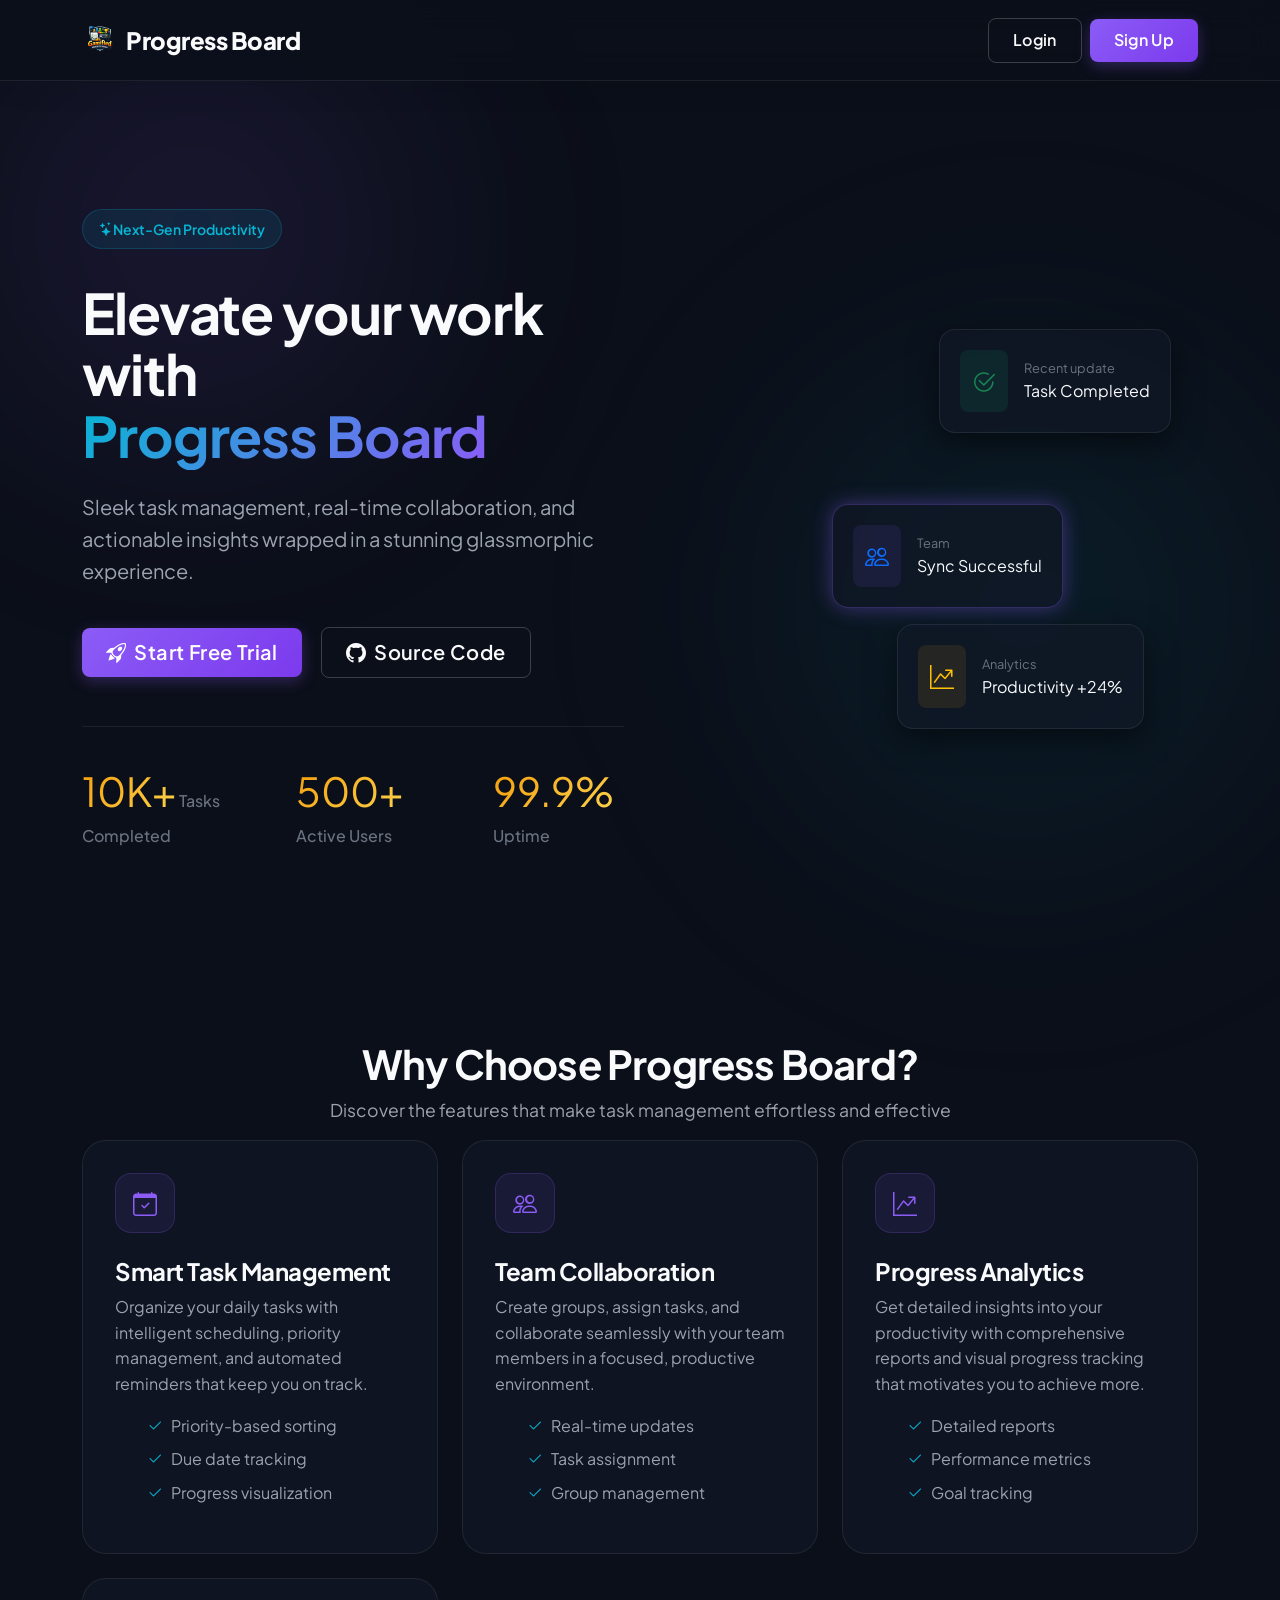
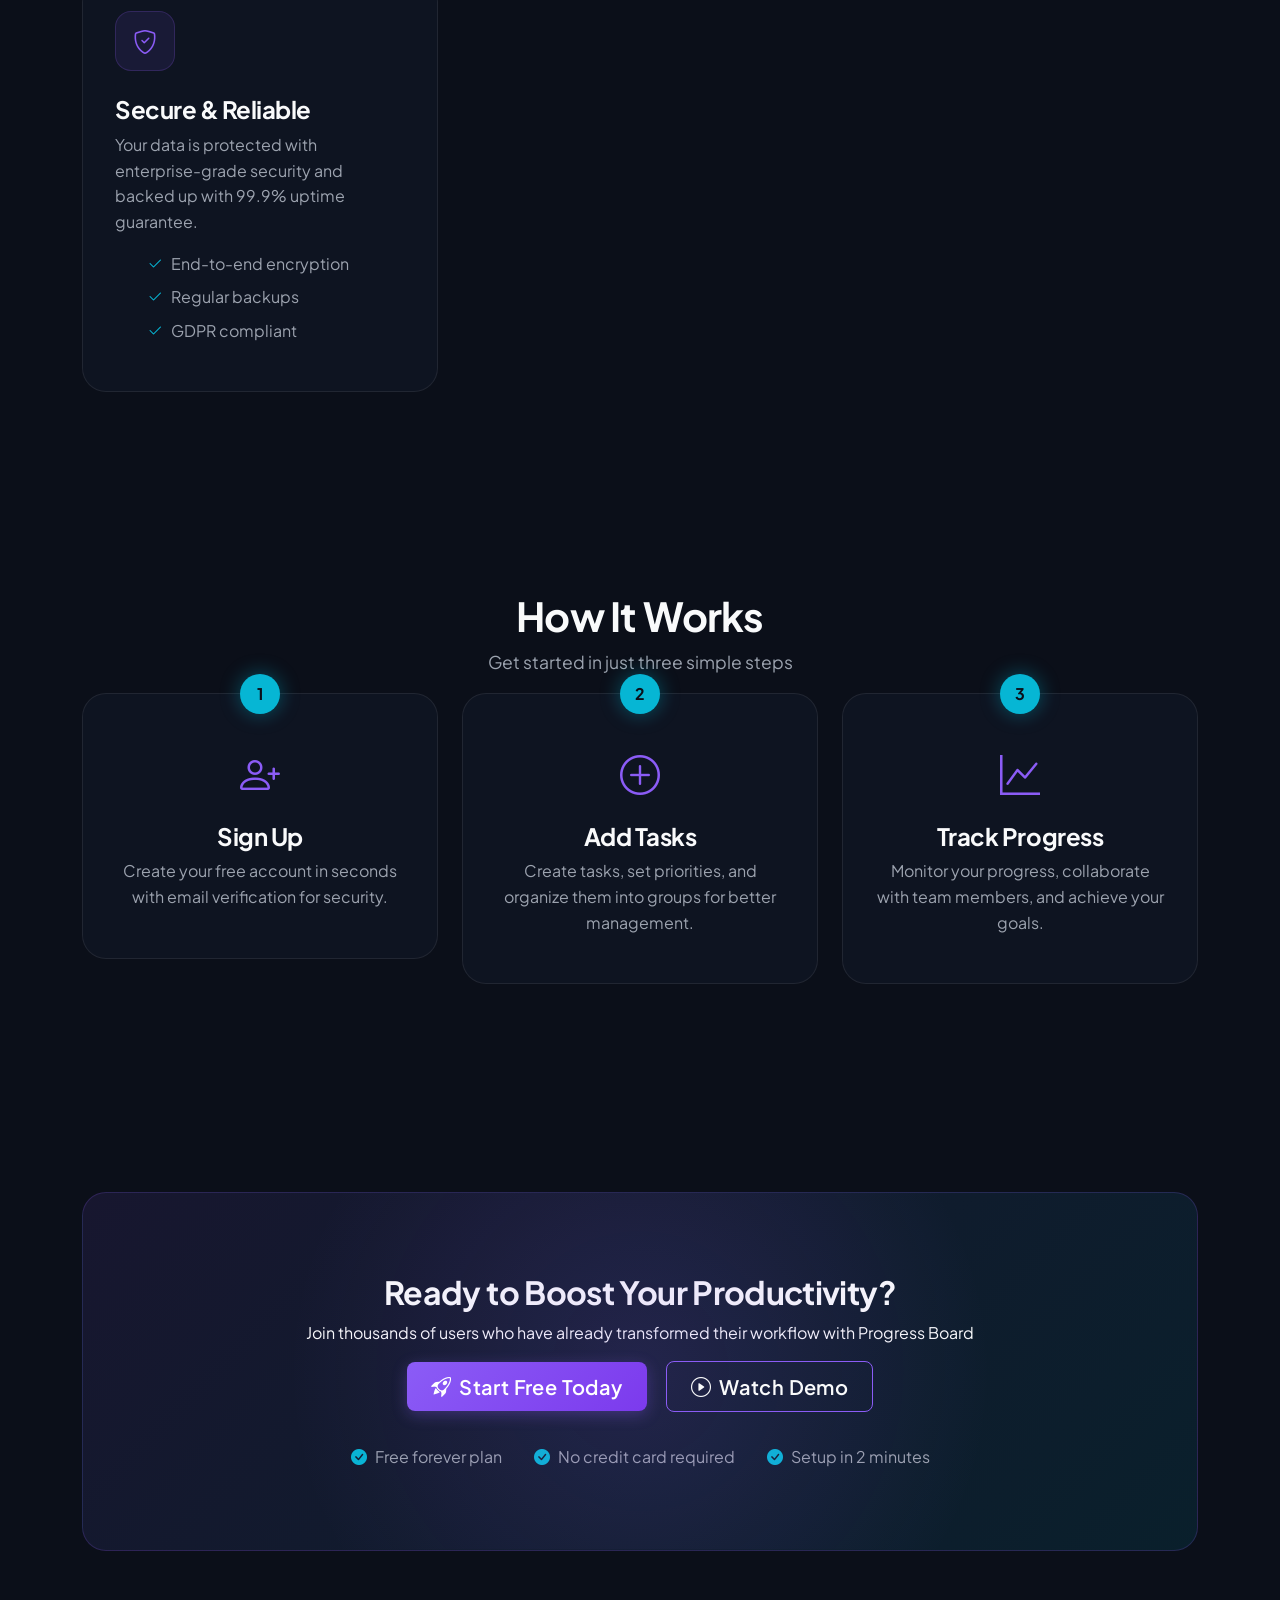
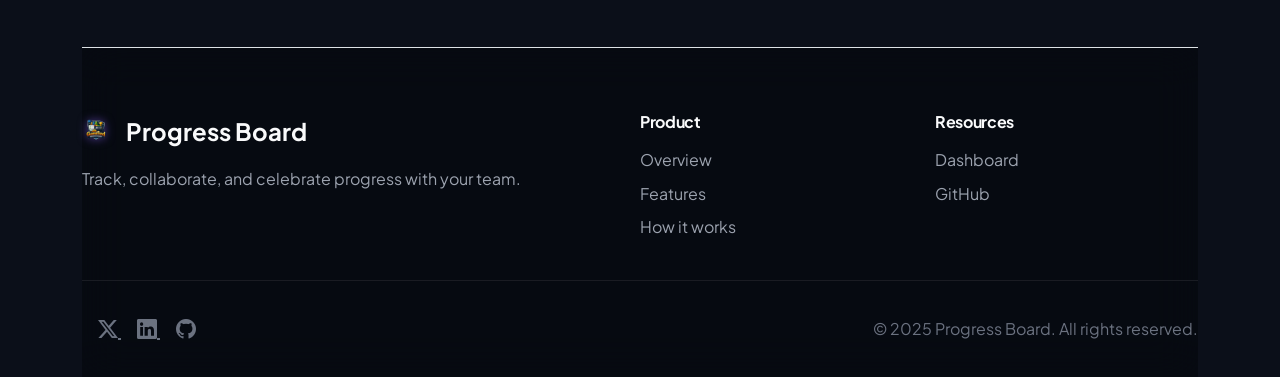
==== commit 22ab5291: "Frontend changes" ====
--- a/index.html
+++ b/index.html
@@ -6,11 +6,10 @@
     <title>Progress Board</title>
     <link href="https://cdn.jsdelivr.net/npm/bootstrap@5.3.3/dist/css/bootstrap.min.css" rel="stylesheet">
     <link rel="stylesheet" href="https://cdn.jsdelivr.net/npm/bootstrap-icons@1.11.3/font/bootstrap-icons.min.css">
-    <link rel="icon" type="image/png" href="favicon.png">
+    <link rel="icon" type="image/png" href="logo_wobg.png">
     <link rel="stylesheet" href="style.css">
-    <script type="text/javascript" src="darkmode.js" defer></script>
     <script type="text/javascript" src="scroll_to_top.js" defer></script>
-    
+
 </head>
 
 <body>
@@ -18,16 +17,15 @@
         <div class="spinner-border text-primary" role="status"></div>
     </div>
 
-    <nav class="navbar navbar-expand-lg ftco_navbar ftco-navbar-light" id="ftco-navbar">
+    <nav class="navbar navbar-expand-lg" id="ftco-navbar">
         <div class="container">
-            <a class="navbar-brand" href="index.html">Progress Board</a>
-            <div class="d-flex align-items-center ms-auto" id="navbarButtons"></div>
-             <!-- Dark Mode Toggle Switch -->
-             <div class="theme-toggle me-3">
-                <button id="dark-toggle">
-                <svg xmlns="http://www.w3.org/2000/svg" height="24px" viewBox="0 -960 960 960" width="24px" fill="#e3e3e3"><path d="M480-280q-83 0-141.5-58.5T280-480q0-83 58.5-141.5T480-680q83 0 141.5 58.5T680-480q0 83-58.5 141.5T480-280ZM200-440H40v-80h160v80Zm720 0H760v-80h160v80ZM440-760v-160h80v160h-80Zm0 720v-160h80v160h-80ZM256-650l-101-97 57-59 96 100-52 56Zm492 496-97-101 53-55 101 97-57 59Zm-98-550 97-101 59 57-100 96-56-52ZM154-212l101-97 55 53-97 101-59-57Z"/></svg>
-                <svg xmlns="http://www.w3.org/2000/svg" height="24px" viewBox="0 -960 960 960" width="24px" fill="#e3e3e3"><path d="M480-120q-150 0-255-105T120-480q0-150 105-255t255-105q14 0 27.5 1t26.5 3q-41 29-65.5 75.5T444-660q0 90 63 153t153 63q55 0 101-24.5t75-65.5q2 13 3 26.5t1 27.5q0 150-105 255T480-120Z"/></svg>
-            </button>
+            <a class="navbar-brand" href="index.html">
+                <img src="logo_wobg.png" alt="Progress Board Logo" style="height: 36px; vertical-align: middle;">
+                Progress Board
+            </a>
+            <div class="d-flex align-items-center ms-auto" id="navbarButtons">
+                <a href="login.html" class="btn btn-outline-light me-2">Login</a>
+                <a href="signup.html" class="btn btn-primary">Sign Up</a>
             </div>
         </div>
     </nav>
@@ -36,49 +34,62 @@
         <div id="alertContainer"></div>
         <div class="fade-in">
             <div id="homeContent">
-            <div class="hero">
-                <div class="hero-content">
-                    <div class="hero-badge">
-                        <i class="bi bi-lightning-charge"></i>
-                        <span>Boost Your Productivity</span>
-                        </div>
-                        <h1 class="display-3 hero-title">Stay on Track with <span class="text-gradient">Progress Board</span></h1>
-                        <p class="hero-subtitle">Transform your workflow with intelligent task management, real-time collaboration, and insightful progress tracking. Built for teams and individuals who value productivity.</p>
+                <div class="hero">
+                    <div class="hero-content">
+                        <div class="hero-badge">
+                            <i class="bi bi-stars"></i>
+                            <span>Next-Gen Productivity</span>
+                        </div>
+                        <h1 class="hero-title">Elevate your work with <br /><span class="text-gradient">Progress
+                                Board</span></h1>
+                        <p class="hero-subtitle">Sleek task management, real-time collaboration, and actionable insights
+                            wrapped in a stunning glassmorphic experience.</p>
                         <div class="hero-buttons">
-                            <button id="getStartedBtn" class="btn btn-primary btn-lg me-3">
-                                <i class="bi bi-rocket-takeoff me-2"></i>Get Started Free
+                            <button id="getStartedBtn" class="btn btn-primary btn-lg me-3"
+                                onclick="window.location.href='signup.html'">
+                                <i class="bi bi-rocket-takeoff me-2"></i>Start Free Trial
                             </button>
-                            <button onclick="window.location.href='https://github.com/jay-1409'" class="btn btn-outline-light btn-lg">
-                                <i class="bi bi-github me-2"></i>View on GitHub
+                            <button onclick="window.location.href='https://github.com/jay-1409'"
+                                class="btn btn-outline-light btn-lg">
+                                <i class="bi bi-github me-2"></i>Source Code
                             </button>
                         </div>
                         <div class="hero-stats">
                             <div class="stat-item">
-                                <div class="stat-number">10K+</div>
-                                <div class="stat-label">Tasks Completed</div>
+                                <span class="stat-number">10K+</span>
+                                <span class="stat-label">Tasks Completed</span>
                             </div>
                             <div class="stat-item">
-                                <div class="stat-number">500+</div>
-                                <div class="stat-label">Active Users</div>
+                                <span class="stat-number">500+</span>
+                                <span class="stat-label">Active Users</span>
                             </div>
                             <div class="stat-item">
-                                <div class="stat-number">99.9%</div>
-                                <div class="stat-label">Uptime</div>
-                            </div>
-                        </div>
-                    </div>
-                    <div class="hero-visual">
+                                <span class="stat-number">99.9%</span>
+                                <span class="stat-label">Uptime</span>
+                            </div>
+                        </div>
+                    </div>
+                    <div class="hero-visual d-none d-lg-block">
                         <div class="floating-card card-1">
-                            <i class="bi bi-check-circle-fill text-success"></i>
-                            <span>Task Completed</span>
+                            <i class="bi bi-check2-circle text-success" style="background: rgba(16,185,129,0.1);"></i>
+                            <div>
+                                <div style="font-size: 0.8rem; color: var(--text-muted)">Recent update</div>
+                                <div>Task Completed</div>
+                            </div>
                         </div>
                         <div class="floating-card card-2">
-                            <i class="bi bi-people-fill text-primary"></i>
-                            <span>Team Collaboration</span>
+                            <i class="bi bi-people text-primary" style="background: rgba(139,92,246,0.1);"></i>
+                            <div>
+                                <div style="font-size: 0.8rem; color: var(--text-muted)">Team</div>
+                                <div>Sync Successful</div>
+                            </div>
                         </div>
                         <div class="floating-card card-3">
-                            <i class="bi bi-graph-up text-warning"></i>
-                            <span>Progress Tracking</span>
+                            <i class="bi bi-graph-up-arrow text-warning" style="background: rgba(245,158,11,0.1);"></i>
+                            <div>
+                                <div style="font-size: 0.8rem; color: var(--text-muted)">Analytics</div>
+                                <div>Productivity +24%</div>
+                            </div>
                         </div>
                     </div>
                 </div>
@@ -86,7 +97,8 @@
                 <section id="features" class="features-section">
                     <div class="section-header text-center">
                         <h2 class="section-title">Why Choose Progress Board?</h2>
-                        <p class="section-subtitle">Discover the features that make task management effortless and effective</p>
+                        <p class="section-subtitle">Discover the features that make task management effortless and
+                            effective</p>
                     </div>
                     <div class="row features-grid">
                         <div class="col-lg-4 col-md-6 mb-4">
@@ -95,7 +107,8 @@
                                     <i class="bi bi-calendar-check"></i>
                                 </div>
                                 <h4>Smart Task Management</h4>
-                                <p>Organize your daily tasks with intelligent scheduling, priority management, and automated reminders that keep you on track.</p>
+                                <p>Organize your daily tasks with intelligent scheduling, priority management, and
+                                    automated reminders that keep you on track.</p>
                                 <ul class="feature-list">
                                     <li><i class="bi bi-check2"></i> Priority-based sorting</li>
                                     <li><i class="bi bi-check2"></i> Due date tracking</li>
@@ -109,7 +122,8 @@
                                     <i class="bi bi-people"></i>
                                 </div>
                                 <h4>Team Collaboration</h4>
-                                <p>Create groups, assign tasks, and collaborate seamlessly with your team members in a focused, productive environment.</p>
+                                <p>Create groups, assign tasks, and collaborate seamlessly with your team members in a
+                                    focused, productive environment.</p>
                                 <ul class="feature-list">
                                     <li><i class="bi bi-check2"></i> Real-time updates</li>
                                     <li><i class="bi bi-check2"></i> Task assignment</li>
@@ -123,7 +137,8 @@
                                     <i class="bi bi-graph-up-arrow"></i>
                                 </div>
                                 <h4>Progress Analytics</h4>
-                                <p>Get detailed insights into your productivity with comprehensive reports and visual progress tracking that motivates you to achieve more.</p>
+                                <p>Get detailed insights into your productivity with comprehensive reports and visual
+                                    progress tracking that motivates you to achieve more.</p>
                                 <ul class="feature-list">
                                     <li><i class="bi bi-check2"></i> Detailed reports</li>
                                     <li><i class="bi bi-check2"></i> Performance metrics</li>
@@ -137,7 +152,8 @@
                                     <i class="bi bi-shield-check"></i>
                                 </div>
                                 <h4>Secure & Reliable</h4>
-                                <p>Your data is protected with enterprise-grade security and backed up with 99.9% uptime guarantee.</p>
+                                <p>Your data is protected with enterprise-grade security and backed up with 99.9% uptime
+                                    guarantee.</p>
                                 <ul class="feature-list">
                                     <li><i class="bi bi-check2"></i> End-to-end encryption</li>
                                     <li><i class="bi bi-check2"></i> Regular backups</li>
@@ -171,7 +187,8 @@
                                     <i class="bi bi-plus-circle"></i>
                                 </div>
                                 <h4>Add Tasks</h4>
-                                <p>Create tasks, set priorities, and organize them into groups for better management.</p>
+                                <p>Create tasks, set priorities, and organize them into groups for better management.
+                                </p>
                             </div>
                         </div>
                         <div class="col-lg-4 text-center">
@@ -191,9 +208,11 @@
                 <section id="cta" class="cta-section">
                     <div class="cta-content">
                         <h2 class="cta-title">Ready to Boost Your Productivity?</h2>
-                        <p class="cta-subtitle">Join thousands of users who have already transformed their workflow with Progress Board</p>
+                        <p class="cta-subtitle">Join thousands of users who have already transformed their workflow with
+                            Progress Board</p>
                         <div class="cta-buttons">
-                            <button id="ctaGetStartedBtn" class="btn btn-primary btn-lg me-3">
+                            <button id="ctaGetStartedBtn" class="btn btn-primary btn-lg me-3"
+                                onclick="window.location.href='signup.html'">
                                 <i class="bi bi-rocket-takeoff me-2"></i>Start Free Today
                             </button>
                             <button class="btn btn-outline-primary btn-lg">
@@ -219,112 +238,23 @@
             </div>
 
             <div id="userDashboardPreview" class="mt-4" style="display: none;">
-                <div class="card">
-                    <div class="card-header bg-primary text-white d-flex justify-content-between align-items-center">
-                        <h4 class="mb-0">Your Dashboard</h4>
-                        <button class="btn btn-light btn-sm" onclick="window.location.href='dashboard.html'">Go to
+                <div class="glass-card p-0">
+                    <div class="card-header border-0 d-flex justify-content-between align-items-center"
+                        style="background: rgba(139, 92, 246, 0.2); padding: 1.5rem; border-top-left-radius: 1.5rem; border-top-right-radius: 1.5rem;">
+                        <h4 class="mb-0 text-white">Your Dashboard</h4>
+                        <button class="btn btn-outline-light btn-sm" onclick="window.location.href='dashboard.html'">Go
+                            to
                             Dashboard</button>
                     </div>
-                    <div class="card-body">
-                        <p>You're already logged in! Access your groups and tasks from your personal dashboard.</p>
-                        <div class="d-grid gap-2">
-                            <button class="btn btn-outline-primary" onclick="window.location.href='dashboard.html'">
+                    <div class="card-body p-4"
+                        style="border-bottom-left-radius: 1.5rem; border-bottom-right-radius: 1.5rem;">
+                        <p class="text-secondary align-center text-center">You're already logged in! Access your groups
+                            and tasks from your personal dashboard.</p>
+                        <div class="d-grid gap-2 text-center" style="max-width:300px; margin: 0 auto;">
+                            <button class="btn btn-primary" onclick="window.location.href='dashboard.html'">
                                 <i class="bi bi-grid"></i> View Dashboard
                             </button>
                         </div>
-                    </div>
-                </div>
-            </div>
-        </div>
-
-        <div class="modal fade" id="loginModal" tabindex="-1" aria-labelledby="loginModalLabel" aria-hidden="true">
-            <div class="modal-dialog">
-                <div class="modal-content">
-                    <div class="modal-header">
-                        <h5 class="modal-title" id="loginModalLabel">Login</h5>
-                        <button type="button" class="btn-close" data-bs-dismiss="modal" aria-label="Close"></button>
-                    </div>
-                    <div class="modal-body">
-                        <form id="loginForm" onsubmit="event.preventDefault(); handleLogin();">
-                            <input type="email" id="loginEmail" class="form-control" placeholder="Email" required>
-                            <input type="password" id="loginPassword" class="form-control" placeholder="Password"
-                                required>
-                            <div class="modal-footer p-0 pt-3">
-                                <button id="loginSubmitBtn" type="submit" class="btn btn-primary w-100">
-                                    <span id="loginSpinner" class="spinner-border spinner-border-sm d-none"
-                                        role="status" aria-hidden="true"></span>
-                                    Login
-                                </button>
-                            </div>
-                        </form>
-                    </div>
-                </div>
-            </div>
-        </div>
-
-        <div class="modal fade" id="signupModal" tabindex="-1" aria-labelledby="signupModalLabel" aria-hidden="true">
-            <div class="modal-dialog">
-                <div class="modal-content">
-                    <div class="modal-header">
-                        <h5 class="modal-title" id="signupModalLabel">Sign Up</h5>
-                        <button type="button" class="btn-close" data-bs-dismiss="modal" aria-label="Close"></button>
-                    </div>
-                    <div class="modal-body">
-                        <form id="signupForm" onsubmit="event.preventDefault(); initiateSignup();">
-                            <input type="text" id="signupUsername" class="form-control" placeholder="set username"
-                                required>
-                            <input type="email" id="signupEmail" class="form-control" placeholder="enter email"
-                                required>
-                            <input type="password" id="signupPassword" class="form-control" placeholder="set password"
-                                required>
-                            <small id="emailWarning" class="text-warning d-block mt-1">
-                                ⚠️ Please enter a valid, real email address to receive OTP code.
-                            </small>
-                            <div class="modal-footer p-0 pt-3">
-                                <button id="signupSubmitBtn" type="submit" class="btn btn-success w-100">
-                                    <span id="signupSpinner" class="spinner-border spinner-border-sm d-none"
-                                        role="status" aria-hidden="true"></span>
-                                    Sign Up
-                                </button>
-                            </div>
-                        </form>
-                    </div>
-                </div>
-            </div>
-        </div>
-
-        <div class="modal fade" id="otpVerificationModal" tabindex="-1" aria-labelledby="otpVerificationModalLabel"
-            aria-hidden="true" data-bs-backdrop="static">
-            <div class="modal-dialog">
-                <div class="modal-content">
-                    <div class="modal-header">
-                        <h5 class="modal-title" id="otpVerificationModalLabel">Email Verification</h5>
-                        <button type="button" class="btn-close" data-bs-dismiss="modal" aria-label="Close"></button>
-                    </div>
-                    <div class="modal-body">
-                        <p>We've sent a verification code to your email. Please enter the code below:</p>
-                        <p>Do check the spam incase you cant find the mail</p>
-                        <form id="otpVerificationForm" onsubmit="event.preventDefault(); verifyOtp();">
-                            <div class="otp-input-container">
-                                <input type="text" maxlength="1" class="form-control otp-input" id="otp1" required>
-                                <input type="text" maxlength="1" class="form-control otp-input" id="otp2" required>
-                                <input type="text" maxlength="1" class="form-control otp-input" id="otp3" required>
-                                <input type="text" maxlength="1" class="form-control otp-input" id="otp4" required>
-                            </div>
-                            <p>
-                                <span id="resendTimerContainer" class="resend-timer">Resend in <span
-                                        id="resendTimer">60</span>s</span>
-                                <span id="resendOtpBtn" class="resend-otp" style="display: none;"
-                                    onclick="resendOtp()">Resend OTP</span>
-                            </p>
-                            <div class="modal-footer p-0 pt-3">
-                                <button id="verifyOtpBtn" type="submit" class="btn btn-primary w-100">
-                                    <span id="otpVerificationSpinner" class="spinner-border spinner-border-sm d-none"
-                                        role="status" aria-hidden="true"></span>
-                                    Verify
-                                </button>
-                            </div>
-                        </form>
                     </div>
                 </div>
             </div>
@@ -334,7 +264,8 @@
             <div class="footer-inner">
                 <div class="footer-brand">
                     <div class="footer-logo">
-                        <i class="bi bi-kanban-fill"></i>
+                        <img src="./logo_wobg.png" alt="Progress Board Logo"
+                            style="height: 28px; width: auto; margin-right: 0.5rem; filter: drop-shadow(0 0 5px rgba(139, 92, 246, 0.5));">
                         <span>Progress Board</span>
                     </div>
                     <p class="footer-tagline">Track, collaborate, and celebrate progress with your team.</p>
@@ -372,339 +303,6 @@
             const BASE_URL = 'https://progress-board-1409-20917d01.koyeb.app';
             //const BASE_URL = 'http://localhost:8081';
 
-            // Global variables to track request states
-            let isLoggingIn = false;
-            let isSigningUp = false;
-            let isVerifyingOtp = false;
-            let resendOtpTimer = null;
-            let resendOtpCountdown = 60;
-
-            // Temporary storage for signup data
-            let pendingSignup = {
-                username: '',
-                email: '',
-                password: ''
-            };
-
-            // Show alert messages
-            function showAlert(message, type = 'danger') {
-                const alertContainer = document.getElementById('alertContainer');
-                const alertId = 'alert-' + Date.now();
-
-                const alertDiv = document.createElement('div');
-                alertDiv.id = alertId;
-                alertDiv.className = `alert alert-${type} alert-dismissible fade show`;
-                alertDiv.role = 'alert';
-                alertDiv.style.display = 'block';
-
-                alertDiv.innerHTML = `
-            ${message}
-            <button type="button" class="btn-close" data-bs-dismiss="alert" aria-label="Close"></button>
-        `;
-
-                alertContainer.appendChild(alertDiv);
-
-                // Auto dismiss after 5 seconds
-                setTimeout(() => {
-                    const alert = document.getElementById(alertId);
-                    if (alert) {
-                        alert.classList.add('fade-out');
-                        setTimeout(() => {
-                            if (alert && alert.parentNode) {
-                                alert.parentNode.removeChild(alert);
-                            }
-                        }, 500);
-                    }
-                }, 5000);
-
-                return alertId;
-            }
-
-            // Toggle button loading state
-            function toggleButtonLoading(buttonId, spinnerID, isLoading) {
-                const button = document.getElementById(buttonId);
-                const spinner = document.getElementById(spinnerID);
-
-                if (button && spinner) {
-                    button.disabled = isLoading;
-
-                    if (isLoading) {
-                        spinner.classList.remove('d-none');
-                    } else {
-                        spinner.classList.add('d-none');
-                    }
-                }
-            }
-
-            // Handle OTP input auto-focus
-            document.addEventListener('DOMContentLoaded', function () {
-                const otpInputs = document.querySelectorAll('.otp-input');
-
-                otpInputs.forEach((input, index) => {
-                    // Only allow numbers
-                    input.addEventListener('input', function (e) {
-                        this.value = this.value.replace(/[^0-9]/g, '');
-
-                        // Auto focus to next input
-                        if (this.value && index < otpInputs.length - 1) {
-                            otpInputs[index + 1].focus();
-                        }
-                    });
-
-                    // Handle backspace to go to previous input
-                    input.addEventListener('keydown', function (e) {
-                        if (e.key === 'Backspace' && !this.value && index > 0) {
-                            otpInputs[index - 1].focus();
-                        }
-                    });
-                });
-            });
-
-            // Start resend OTP timer
-            function startResendOtpTimer() {
-                resendOtpCountdown = 60;
-                document.getElementById('resendTimer').textContent = resendOtpCountdown;
-                document.getElementById('resendTimerContainer').style.display = 'inline';
-                document.getElementById('resendOtpBtn').style.display = 'none';
-
-                clearInterval(resendOtpTimer);
-                resendOtpTimer = setInterval(() => {
-                    resendOtpCountdown--;
-                    document.getElementById('resendTimer').textContent = resendOtpCountdown;
-
-                    if (resendOtpCountdown <= 0) {
-                        clearInterval(resendOtpTimer);
-                        document.getElementById('resendTimerContainer').style.display = 'none';
-                        document.getElementById('resendOtpBtn').style.display = 'inline';
-                    }
-                }, 1000);
-            }
-
-            // Reset OTP input fields
-            function resetOtpInputs() {
-                const otpInputs = document.querySelectorAll('.otp-input');
-                otpInputs.forEach(input => {
-                    input.value = '';
-                });
-                otpInputs[0].focus();
-            }
-
-            // Initialize OTP verification modal
-            function initOtpVerification(email) {
-                resetOtpInputs();
-                startResendOtpTimer();
-
-                // Show OTP verification modal
-                const otpModal = new bootstrap.Modal(document.getElementById('otpVerificationModal'));
-                otpModal.show();
-
-                // Focus on first OTP input field
-                setTimeout(() => {
-                    document.getElementById('otp1').focus();
-                }, 500);
-            }
-
-            // Send OTP email
-            async function sendOtpEmail(email) {
-                try {
-                    const response = await fetch(`${BASE_URL}/Auth/Send-Otp-Mail?to=${encodeURIComponent(email)}`, {
-                        method: 'POST'
-                    });
-
-                    if (response.ok) {
-                        return true;
-                    } else {
-                        throw new Error('Failed to send OTP');
-                    }
-                } catch (error) {
-                    console.error('Error sending OTP:', error);
-                    return false;
-                }
-            }
-
-            // Verify OTP
-            async function verifyOtp() {
-                if (isVerifyingOtp) return;
-
-                // Collect OTP digits
-                const otp1 = document.getElementById('otp1').value;
-                const otp2 = document.getElementById('otp2').value;
-                const otp3 = document.getElementById('otp3').value;
-                const otp4 = document.getElementById('otp4').value;
-                //       const otp5 = document.getElementById('otp5').value;
-                //     const otp6 = document.getElementById('otp6').value;
-
-                // Validate all digits are filled
-                if (!otp1 || !otp2 || !otp3 || !otp4) {
-                    showAlert('Please enter all 4 digits of the OTP');
-                    return;
-                }
-
-                const otpCode = parseInt(`${otp1}${otp2}${otp3}${otp4}`);
-                isVerifyingOtp = true;
-                toggleButtonLoading('verifyOtpBtn', 'otpVerificationSpinner', true);
-
-                try {
-                    // Verify OTP with backend
-                    const response = await fetch(`${BASE_URL}/Auth/validate-email?receiverMail=${encodeURIComponent(pendingSignup.email)}&enteredOtp=${otpCode}`);
-
-                    if (response.ok) {
-                        const result = await response.text();
-
-                        if (result === 'true') {
-                            // OTP verified, proceed with signup
-                            completeSignup();
-                        } else {
-                            showAlert('Invalid OTP. Please try again.');
-                            resetOtpInputs();
-                        }
-                    } else {
-                        showAlert('Failed to verify OTP. Please try again.');
-                    }
-                } catch (error) {
-                    console.error('Error verifying OTP:', error);
-                    showAlert('Network error occurred during OTP verification.');
-                } finally {
-                    isVerifyingOtp = false;
-                    toggleButtonLoading('verifyOtpBtn', 'otpVerificationSpinner', false);
-                }
-            }
-
-            // Resend OTP
-            async function resendOtp() {
-                const success = await sendOtpEmail(pendingSignup.email);
-
-                if (success) {
-                    showAlert('OTP has been resent to your email.', 'info');
-                    startResendOtpTimer();
-                } else {
-                    showAlert('Failed to resend OTP. Please try again.');
-                }
-            }
-
-            // Initial signup process
-            async function initiateSignup() {
-                if (isSigningUp) return;
-
-                isSigningUp = true;
-                toggleButtonLoading('signupSubmitBtn', 'signupSpinner', true);
-
-                // Store signup data
-                pendingSignup = {
-                    username: document.getElementById('signupUsername').value,
-                    email: document.getElementById('signupEmail').value,
-                    password: document.getElementById('signupPassword').value
-                };
-
-                try {
-                    // Send OTP to the user's email
-                    const otpSent = await sendOtpEmail(pendingSignup.email);
-
-                    if (otpSent) {
-                        // Close signup modal
-                        const signupModal = bootstrap.Modal.getInstance(document.getElementById('signupModal'));
-                        if (signupModal) signupModal.hide();
-
-                        // Show OTP verification modal
-                        initOtpVerification(pendingSignup.email);
-                    } else {
-                        showAlert('Failed to send verification code. Please try again.');
-                    }
-                } catch (error) {
-                    console.error('Error during signup initiation:', error);
-                    showAlert('Network error occurred during signup.');
-                } finally {
-                    isSigningUp = false;
-                    toggleButtonLoading('signupSubmitBtn', 'signupSpinner', false);
-                }
-            }
-
-            // Complete signup after OTP verification
-            async function completeSignup() {
-                try {
-                    toggleButtonLoading('verifyOtpBtn', 'otpVerificationSpinner', true);
-
-                    // Create user account
-                    const res = await fetch(`${BASE_URL}/user`, {
-                        method: 'POST',
-                        headers: { 'Content-Type': 'application/json' },
-                        body: JSON.stringify({
-                            username: pendingSignup.username,
-                            email: pendingSignup.email,
-                            password: pendingSignup.password
-                        })
-                    });
-
-                    if (res.ok) {
-                        // If signup successful, now login the user automatically
-                        const loginRes = await fetch(`${BASE_URL}/Auth/obId?email=${encodeURIComponent(pendingSignup.email)}&inPass=${encodeURIComponent(pendingSignup.password)}`);
-
-                        if (loginRes.ok) {
-                            const userId = await loginRes.text();
-                            localStorage.setItem('userId', userId.toString());
-
-                            // Close the OTP modal
-                            const otpModal = bootstrap.Modal.getInstance(document.getElementById('otpVerificationModal'));
-                            if (otpModal) otpModal.hide();
-
-                            // Show success message
-                            showAlert('Signup successful! Redirecting to dashboard...', 'success');
-
-                            // Update UI immediately to reflect logged-in state
-                            updateUIForLoggedInUser();
-
-                            // Clear the pending signup data
-                            pendingSignup = { username: '', email: '', password: '' };
-
-                            // Redirect after a short delay
-                            setTimeout(() => {
-                                window.location.href = 'dashboard.html';
-                            }, 1500);
-
-                            const url = `${BASE_URL}/group/add-member/${userId}/68243568bf164034f66583cd?inPsas=wlc`;
-                            try {
-                                const res = await fetch(url, {
-                                    method: 'PUT'
-                                });
-
-                                if (res.ok) {
-                                    // Close the modal
-                                    const joinModal = bootstrap.Modal.getInstance(document.getElementById('joinGroupModal'));
-                                    if (joinModal) joinModal.hide();
-
-                                    // Show success message
-                                    showAlert('Successfully joined the group!', 'success');
-
-                                    // Clear the form
-                                    document.getElementById('joinGroupForm').reset();
-
-                                    // Refresh groups list
-                                    await fetchUserGroups();
-                                } else {
-                                    const errorText = await res.text();
-                                    showAlert(`Failed to join group: ${errorText || 'Please check your credentials.'}`);
-                                }
-                            } catch (error) {
-                                console.error('Error joining group:', error);
-                                showAlert('Network error occurred while trying to join the group.');
-                            } finally {
-                                isJoiningGroup = false;
-                                toggleButtonLoading('joinSubmitBtn', 'joinSpinner', false);
-                            }
-                        } else {
-                            showAlert('Signup successful but login failed. Please try logging in manually.');
-                        }
-                    } else {
-                        const errorText = await res.text();
-                        showAlert(`Signup failed: ${errorText || 'Please try again.'}`);
-                    }
-                } catch (error) {
-                    console.error('Error during signup completion:', error);
-                    showAlert('Network error occurred during signup.');
-                } finally {
-                    toggleButtonLoading('verifyOtpBtn', 'otpVerificationSpinner', false);
-                }
-            }
 
             async function handleLogin() {
                 if (isLoggingIn) return; // Prevent multiple submissions
@@ -771,8 +369,8 @@
                 } else {
                     // User is not logged in
                     navbarButtons.innerHTML = `
-                <button class="btn btn-outline-primary me-2" data-bs-toggle="modal" data-bs-target="#loginModal">Login</button>
-                <button class="btn btn-primary" data-bs-toggle="modal" data-bs-target="#signupModal">Sign Up</button>
+                <a href="login.html" class="btn btn-outline-light me-2">Login</a>
+                <a href="signup.html" class="btn btn-primary">Sign Up</a>
             `;
                 }
             }
@@ -805,8 +403,7 @@
                 getStartedBtn.textContent = 'Get Started';
                 localStorage.clear();
                 getStartedBtn.onclick = function () {
-                    const loginModal = new bootstrap.Modal(document.getElementById('loginModal'));
-                    loginModal.show();
+                    window.location.href = 'login.html';
                 };
             }
 
@@ -818,20 +415,19 @@
                 // Set up "Get Started" button behavior
                 const getStartedBtn = document.getElementById('getStartedBtn');
                 const ctaGetStartedBtn = document.getElementById('ctaGetStartedBtn');
-                
+
                 if (userId) {
                     // User is logged in - update UI accordingly
                     updateUIForLoggedInUser();
                 } else {
-                    // User is not logged in - setup login modal trigger
-                    const showLoginModal = function () {
-                        const loginModal = new bootstrap.Modal(document.getElementById('loginModal'));
-                        loginModal.show();
+                    // User is not logged in - setup login page trigger
+                    const showLoginPage = function () {
+                        window.location.href = 'login.html';
                     };
-                    
-                    getStartedBtn.onclick = showLoginModal;
+
+                    getStartedBtn.onclick = showLoginPage;
                     if (ctaGetStartedBtn) {
-                        ctaGetStartedBtn.onclick = showLoginModal;
+                        ctaGetStartedBtn.onclick = showLoginPage;
                     }
                 }
 
@@ -874,7 +470,7 @@
                 const animateElements = document.querySelectorAll(
                     '.feature-card, .testimonial-card, .step-item, .section-header'
                 );
-                
+
                 animateElements.forEach(el => {
                     el.classList.add('animate-on-scroll');
                     observer.observe(el);
@@ -896,7 +492,7 @@
 
         </script>
 
-    <button id="scrollupBtn" onclick="topFunction()">↑</button>
+        <button id="scrollupBtn" onclick="topFunction()">↑</button>
 </body>
 
 </html>
--- a/style.css
+++ b/style.css
@@ -1,650 +1,573 @@
+/* Modern Premium Dark Glassmorphism UI */
+
+@import url('https://fonts.googleapis.com/css2?family=Plus+Jakarta+Sans:wght@300;400;500;600;700;800&display=swap');
+
+:root {
+  /* Dark background variables */
+  --bg-dark: #0B0F19;
+  --bg-darker: #06090F;
+  --bg-card: rgba(17, 24, 39, 0.6);
+  --bg-card-hover: rgba(31, 41, 55, 0.8);
+  
+  /* Accent Colors */
+  --color-primary: #8B5CF6; /* Vibrant Purple */
+  --color-primary-hover: #7C3AED;
+  --color-secondary: #06B6D4; /* Cyan */
+  --color-accent: #F59E0B; /* Amber/Gold for stats */
+  
+  /* Text */
+  --text-primary: #F9FAFB;
+  --text-secondary: #9CA3AF;
+  --text-muted: #6B7280;
+  
+  /* Glass effects */
+  --glass-border: rgba(255, 255, 255, 0.08);
+  --glass-highlight: rgba(255, 255, 255, 0.12);
+  --glass-shadow: 0 8px 32px 0 rgba(0, 0, 0, 0.37);
+  --glow-primary: 0 0 20px rgba(139, 92, 246, 0.4);
+  --glow-secondary: 0 0 20px rgba(6, 182, 212, 0.4);
+  
+  /* Utils */
+  --radius-lg: 1.5rem;
+  --radius-md: 1rem;
+  --radius-sm: 0.5rem;
+  --transition: all 0.3s cubic-bezier(0.4, 0, 0.2, 1);
+}
+
+/* Base Styles */
 body {
-  background: linear-gradient(160deg, #f8fafc 0%, #e2e8f0 50%, #cbd5e0 100%);
-  color: #1f2937;
-  font-family: "Inter", "Segoe UI", sans-serif;
+  background-color: var(--bg-dark);
+  color: var(--text-primary);
+  font-family: "Plus Jakarta Sans", sans-serif;
   line-height: 1.6;
   min-height: 100vh;
   display: flex;
   flex-direction: column;
-}
-
-/* Enhanced Hero Section */
-.hero {
-  background: linear-gradient(135deg, #667eea 0%, #764ba2 100%);
-  color: #ffffff;
-  border-radius: 2rem;
-  padding: 5rem 3rem;
-  margin-top: 2rem;
-  position: relative;
-  overflow: hidden;
-  display: flex;
-  align-items: center;
-  justify-content: space-between;
-  min-height: 600px;
-  box-shadow: 0 20px 60px rgba(0, 0, 0, 0.1);
-}
-
-.hero::before {
-  content: "";
-  position: absolute;
-  top: 0;
-  left: 0;
-  right: 0;
-  bottom: 0;
-  background: linear-gradient(
-    45deg,
-    rgba(255, 255, 255, 0.1) 0%,
-    transparent 50%
-  );
+  overflow-x: hidden;
+  position: relative;
+}
+
+/* Animated Background Orbs */
+body::before, body::after {
+  content: '';
+  position: fixed;
+  border-radius: 50%;
+  filter: blur(100px);
+  z-index: -1;
   pointer-events: none;
-}
-
-.hero-content {
-  flex: 1;
-  max-width: 600px;
-  z-index: 2;
-}
-
-.hero-badge {
-  display: inline-flex;
-  align-items: center;
-  background: rgba(255, 255, 255, 0.2);
-  padding: 0.5rem 1rem;
-  border-radius: 50px;
-  margin-bottom: 1.5rem;
-  backdrop-filter: blur(10px);
-  border: 1px solid rgba(255, 255, 255, 0.3);
-}
-
-.hero-badge i {
-  margin-right: 0.5rem;
-  color: #ffd700;
-}
-
-.hero-title {
-  font-weight: 800;
-  margin-bottom: 1.5rem;
-  line-height: 1.2;
+  animation: floatOrb 20s infinite alternate ease-in-out;
+}
+
+body::before {
+  top: -10%;
+  left: -10%;
+  width: 50vw;
+  height: 50vw;
+  background: radial-gradient(circle, rgba(139,92,246,0.15) 0%, rgba(0,0,0,0) 70%);
+}
+
+body::after {
+  bottom: -10%;
+  right: -10%;
+  width: 60vw;
+  height: 60vw;
+  background: radial-gradient(circle, rgba(6,182,212,0.1) 0%, rgba(0,0,0,0) 70%);
+  animation-delay: -10s;
+}
+
+@keyframes floatOrb {
+  0% { transform: translate(0, 0) scale(1); }
+  50% { transform: translate(5%, 5%) scale(1.1); }
+  100% { transform: translate(-5%, -5%) scale(0.9); }
+}
+
+/* Typography Enhancements */
+h1, h2, h3, h4, h5, h6 {
+  font-weight: 700;
+  letter-spacing: -0.02em;
+  color: var(--text-primary);
 }
 
 .text-gradient {
-  background: linear-gradient(45deg, #ffd700, #ff6b6b);
+  background: linear-gradient(135deg, var(--color-secondary), var(--color-primary));
   -webkit-background-clip: text;
   -webkit-text-fill-color: transparent;
   background-clip: text;
 }
 
+/* Navbar (Glass) */
+.navbar {
+  background: rgba(11, 15, 25, 0.8) !important;
+  backdrop-filter: blur(16px);
+  -webkit-backdrop-filter: blur(16px);
+  border-bottom: 1px solid var(--glass-border);
+  box-shadow: 0 4px 30px rgba(0, 0, 0, 0.1);
+  padding: 1rem 0;
+  transition: var(--transition);
+  position: sticky;
+  top: 0;
+  z-index: 1000;
+}
+
+.navbar-brand {
+  font-weight: 800;
+  font-size: 1.5rem;
+  letter-spacing: -0.5px;
+  color: var(--text-primary) !important;
+  display: flex;
+  align-items: center;
+  gap: 0.5rem;
+}
+
+/* Custom Buttons */
+.btn {
+  border-radius: var(--radius-sm);
+  padding: 0.6rem 1.5rem;
+  font-weight: 600;
+  letter-spacing: 0.02em;
+  transition: var(--transition);
+  position: relative;
+  overflow: hidden;
+  z-index: 1;
+}
+
+.btn-primary {
+  background: linear-gradient(135deg, var(--color-primary), var(--color-primary-hover));
+  border: none;
+  color: white;
+  box-shadow: 0 4px 15px rgba(139, 92, 246, 0.3);
+}
+
+.btn-primary:hover {
+  background: linear-gradient(135deg, var(--color-primary-hover), #6D28D9);
+  transform: translateY(-2px);
+  box-shadow: var(--glow-primary);
+}
+
+.btn-outline-primary {
+  background: transparent;
+  border: 1px solid var(--color-primary);
+  color: var(--text-primary);
+}
+
+.btn-outline-primary:hover {
+  background: rgba(139, 92, 246, 0.1);
+  color: white;
+  border-color: var(--color-primary-hover);
+  transform: translateY(-2px);
+  box-shadow: var(--glow-primary);
+}
+
+.btn-outline-light {
+  border-color: rgba(255,255,255,0.2);
+  color: var(--text-primary);
+}
+.btn-outline-light:hover {
+  background: rgba(255,255,255,0.1);
+  border-color: rgba(255,255,255,0.4);
+  color: white;
+}
+
+/* Glassmorphic Cards (General) */
+.glass-card {
+  background: var(--bg-card);
+  backdrop-filter: blur(12px);
+  -webkit-backdrop-filter: blur(12px);
+  border: 1px solid var(--glass-border);
+  border-radius: var(--radius-lg);
+  box-shadow: var(--glass-shadow);
+  transition: var(--transition);
+}
+
+/* Hero Section */
+.hero {
+  padding: 8rem 0 6rem;
+  min-height: auto;
+  position: relative;
+  display: flex;
+  align-items: center;
+  margin-top: 0;
+  background: none;
+  box-shadow: none;
+  border-radius: 0;
+}
+
+.hero-content {
+  flex: 1 1 50%;
+  max-width: 600px;
+  position: relative;
+  z-index: 2;
+}
+
+.hero-badge {
+  display: inline-flex;
+  align-items: center;
+  background: rgba(6, 182, 212, 0.1);
+  border: 1px solid rgba(6, 182, 212, 0.2);
+  color: var(--color-secondary);
+  padding: 0.5rem 1rem;
+  border-radius: 50px;
+  margin-bottom: 2rem;
+  font-size: 0.875rem;
+  font-weight: 600;
+  backdrop-filter: blur(4px);
+}
+
+.hero-title {
+  font-size: 3.5rem;
+  line-height: 1.1;
+  margin-bottom: 1.5rem;
+}
+
 .hero-subtitle {
   font-size: 1.25rem;
+  color: var(--text-secondary);
   margin-bottom: 2.5rem;
-  opacity: 0.9;
-  line-height: 1.6;
-}
-
-.hero-buttons {
-  margin-bottom: 3rem;
+  max-width: 600px;
 }
 
 .hero-stats {
   display: flex;
+  gap: 3rem;
+  margin-top: 3rem;
+  padding-top: 2rem;
+  border-top: 1px solid var(--glass-border);
+}
+
+.stat-number {
+  font-size: 2.5rem;
+  background: linear-gradient(135deg, #F59E0B, #FCD34D);
+  -webkit-background-clip: text;
+  background-clip: text;
+  -webkit-text-fill-color: transparent;
+}
+.stat-label {
+  color: var(--text-muted);
+  font-weight: 500;
+}
+
+/* Floating Elements in Hero */
+.hero-visual {
+  flex: 1 1 50%;
+  position: relative;
+  height: 500px;
+  min-width: 400px;
+  margin-left: 2rem;
+}
+
+.floating-card {
+  position: absolute;
+  background: var(--bg-card);
+  border: 1px solid var(--glass-border);
+  backdrop-filter: blur(12px);
+  padding: 1.25rem;
+  border-radius: var(--radius-md);
+  display: flex;
+  align-items: center;
+  gap: 1rem;
+  color: var(--text-primary);
+  box-shadow: 0 10px 30px rgba(0,0,0,0.5);
+  animation: float 6s ease-in-out infinite;
+}
+
+.floating-card i {
+  font-size: 1.5rem;
+  padding: 0.75rem;
+  border-radius: var(--radius-sm);
+  background: rgba(255,255,255,0.05);
+}
+
+.floating-card.card-1 { top: 10%; right: 5%; animation-delay: 0s; }
+.floating-card.card-2 { top: 45%; right: 25%; animation-delay: 2s; border-color: rgba(139, 92, 246, 0.3); box-shadow: var(--glow-primary); z-index: 1;}
+.floating-card.card-3 { bottom: 10%; right: 10%; animation-delay: 4s; }
+
+@keyframes float {
+  0%, 100% { transform: translateY(0); }
+  50% { transform: translateY(-20px); }
+}
+
+/* Features Section */
+.features-section {
+  padding: 6rem 0;
+  position: relative;
+}
+
+.section-title {
+  font-size: 2.5rem;
+  color: var(--text-primary);
+}
+
+.section-subtitle {
+  color: var(--text-secondary);
+  font-size: 1.1rem;
+}
+
+.feature-card {
+  background: var(--bg-card);
+  border: 1px solid var(--glass-border);
+  padding: 2rem;
+  border-radius: var(--radius-lg);
+  height: 100%;
+  transition: var(--transition);
+  position: relative;
+  overflow: hidden;
+}
+
+.feature-card::before {
+  content: '';
+  position: absolute;
+  top: 0; left: 0; right: 0;
+  height: 2px;
+  background: linear-gradient(90deg, transparent, rgba(139,92,246,0.5), transparent);
+  transform: translateX(-100%);
+  transition: transform 0.6s ease;
+}
+
+.feature-card:hover {
+  transform: translateY(-10px);
+  background: var(--bg-card-hover);
+  border-color: rgba(139, 92, 246, 0.3);
+  box-shadow: 0 20px 40px rgba(0,0,0,0.4), var(--glow-primary);
+}
+
+.feature-card:hover::before {
+  transform: translateX(100%);
+}
+
+.feature-icon {
+  width: 60px; height: 60px;
+  background: rgba(139, 92, 246, 0.1);
+  border: 1px solid rgba(139, 92, 246, 0.2);
+  border-radius: var(--radius-md);
+  display: flex;
+  align-items: center;
+  justify-content: center;
+  margin-bottom: 1.5rem;
+  color: var(--color-primary);
+  font-size: 1.5rem;
+}
+
+.feature-card p {
+  color: var(--text-secondary);
+}
+
+.feature-list li {
+  color: var(--text-secondary);
+  margin-bottom: 0.5rem;
+  display: flex;
+  align-items: center;
+}
+
+.feature-list i {
+  color: var(--color-secondary);
+  margin-right: 0.5rem;
+}
+
+/* How It Works Section */
+.how-it-works-section {
+  padding: 5rem 0;
+}
+
+.step-item {
+  padding: 2rem;
+  background: var(--bg-card);
+  border: 1px solid var(--glass-border);
+  border-radius: var(--radius-lg);
+  margin-bottom: 2rem;
+  position: relative;
+  transition: var(--transition);
+}
+
+.step-item:hover {
+  border-color: rgba(6, 182, 212, 0.3);
+  box-shadow: var(--glow-secondary);
+  transform: translateY(-5px);
+}
+
+.step-number {
+  position: absolute;
+  top: -20px;
+  left: 50%;
+  transform: translateX(-50%);
+  width: 40px; height: 40px;
+  background: var(--color-secondary);
+  border-radius: 50%;
+  display: flex;
+  align-items: center;
+  justify-content: center;
+  font-weight: 700;
+  color: var(--bg-dark);
+  box-shadow: var(--glow-secondary);
+}
+
+.step-icon {
+  font-size: 2.5rem;
+  color: var(--color-primary);
+  margin: 1rem 0;
+}
+.step-item p { color: var(--text-secondary); }
+
+/* CTA Section */
+.cta-section {
+  margin: 6rem 0;
+  padding: 5rem 2rem;
+  background: linear-gradient(135deg, rgba(139, 92, 246, 0.1) 0%, rgba(6, 182, 212, 0.1) 100%);
+  border: 1px solid rgba(139, 92, 246, 0.2);
+  border-radius: var(--radius-lg);
+  text-align: center;
+  position: relative;
+  overflow: hidden;
+  backdrop-filter: blur(10px);
+}
+
+.cta-section::before {
+  content: '';
+  position: absolute;
+  top: 50%; left: 50%;
+  transform: translate(-50%, -50%);
+  width: 100%; height: 100%;
+  background: radial-gradient(circle, rgba(139,92,246,0.15) 0%, rgba(0,0,0,0) 60%);
+  pointer-events: none;
+}
+
+.cta-features {
+  display: flex;
+  justify-content: center;
   gap: 2rem;
   margin-top: 2rem;
-}
-
-.stat-item {
-  text-align: center;
-}
-
-.stat-number {
-  font-size: 2rem;
-  font-weight: 700;
-  color: #ffd700;
-  display: block;
-}
-
-.stat-label {
-  font-size: 0.9rem;
-  opacity: 0.8;
-  margin-top: 0.25rem;
-}
-
-.hero-visual {
-  flex: 1;
-  position: relative;
-  height: 400px;
-  display: flex;
-  align-items: center;
-  justify-content: center;
-}
-
-.floating-card {
-  position: absolute;
-  background: rgba(255, 255, 255, 0.95);
-  padding: 1rem 1.5rem;
-  border-radius: 1rem;
-  box-shadow: 0 10px 30px rgba(0, 0, 0, 0.1);
-  display: flex;
-  align-items: center;
-  gap: 0.75rem;
-  color: #333;
-  font-weight: 600;
-  backdrop-filter: blur(10px);
-  animation: float 6s ease-in-out infinite;
-}
-
-.floating-card i {
-  font-size: 1.5rem;
-}
-
-.card-1 {
-  top: 20%;
-  left: 10%;
-  animation-delay: 0s;
-}
-
-.card-2 {
-  top: 50%;
-  right: 20%;
-  animation-delay: 2s;
-}
-
-.card-3 {
-  bottom: 20%;
-  left: 20%;
-  animation-delay: 4s;
-}
-
-@keyframes float {
-  0%,
-  100% {
-    transform: translateY(0px);
-  }
-  50% {
-    transform: translateY(-20px);
-  }
-}
-
-@media (max-width: 768px) {
-  .hero {
-    flex-direction: column;
-    text-align: center;
-    padding: 3rem 2rem;
-    min-height: auto;
-  }
-
-  .hero-visual {
-    height: 200px;
-    margin-top: 2rem;
-  }
-
-  .hero-stats {
-    justify-content: center;
-    flex-wrap: wrap;
-    gap: 1rem;
-  }
-
-  .floating-card {
-    position: relative;
-    margin: 0.5rem;
-    animation: none;
-  }
-
-  .card-1,
-  .card-2,
-  .card-3 {
-    position: relative;
-    top: auto;
-    left: auto;
-    right: auto;
-    bottom: auto;
-  }
-}
-
-.hero .btn-primary {
-  background-color: #22c55e;
-  border-color: #22c55e;
-  color: #fff;
-  box-shadow: 0 4px 12px rgba(34, 197, 94, 0.25);
-  transition: all 0.3s ease;
-}
-.hero .btn-primary:hover {
-  background-color: #16a34a;
-  border-color: #16a34a;
-  transform: translateY(-2px);
-  box-shadow: 0 8px 20px rgba(22, 163, 74, 0.3);
-}
-.hero .btn-dark {
-  background-color: #1e293b;
-  border-color: #1e293b;
-  color: #fff;
-}
-.hero .btn-dark:hover {
-  background-color: #111827;
-  border-color: #111827;
-  transform: translateY(-2px);
-}
-
-.navbar {
-  background-color: rgba(255, 255, 255, 0.95);
-  border-bottom: 1px solid #e5e7eb;
-  box-shadow: 0 2px 12px rgba(3, 3, 3, 0.05);
-  transition: background-color 0.3s ease;
-}
-.navbar .btn-outline-primary {
-  color: #2729b9;
-  border-color: #2729b9;
-  transition: 0.3s ease;
-}
-.navbar .btn-outline-primary:hover {
-  background-color: #2e30ca;
-  color: #fff;
-}
-
-.navbar .btn-primary {
-  background-color: #241683;
-  color: #ffffff;
-  transition: all 0.3s ease;
-  border-color: #2e30ca;
-}
-.navbar .btn-primary:hover {
-  background-color: #2e30ca;
-  transform: translateY(-2px);
-  box-shadow: 0 6px 16px rgba(5, 150, 105, 0.3);
-  border-color: #2e30ca;
-}
-
-.card {
-  border-radius: 1rem;
-  border: none;
-  background: linear-gradient(145deg, #fef3c7, #ede9fe);
-  transition: transform 0.3s ease, box-shadow 0.3s ease;
-}
-.card:hover {
-  transform: translateY(-6px);
-  box-shadow: 0 14px 30px rgba(0, 0, 0, 0.1);
-}
-.card-header {
-  background: linear-gradient(135deg, #1618c0, #4c22f1);
-  color: #ffffff;
-  font-weight: 600;
-  border-top-left-radius: 1rem;
-  border-top-right-radius: 1rem;
-}
-
-.btn-outline-primary {
-  color: #6366f1;
-  border-color: #6366f1;
-  transition: all 0.3s ease;
-}
-.btn-outline-primary:hover {
-  background-color: #6366f1;
-  color: #fff;
-  transform: translateY(-2px);
-  box-shadow: 0 6px 16px rgba(99, 102, 241, 0.2);
-}
-
-.alert-info {
-  background-color: #dbeafe;
-  color: #1e40af;
-  border: 1px solid #93c5fd;
-  border-radius: 0.5rem;
-}
-.alert-danger {
-  background-color: #fee2e2;
-  color: #b91c1c;
-  border: 1px solid #fca5a5;
-  border-radius: 0.5rem;
-}
-
-/* Section Styling */
-.features-section,
-.how-it-works-section,
-.testimonials-section,
-.cta-section {
-  padding: 5rem 0;
-  margin-top: 3rem;
-}
-
-.section-header {
-  margin-bottom: 4rem;
-}
-
-.section-title {
-  font-size: 2.5rem;
-  font-weight: 700;
-  color: #2d3748;
-  margin-bottom: 1rem;
-}
-
-.section-subtitle {
-  font-size: 1.2rem;
-  color: #718096;
-  max-width: 600px;
-  margin: 0 auto;
-}
-
-/* Features Section */
-.features-grid {
+  flex-wrap: wrap;
+}
+
+.cta-feature {
+  color: var(--text-secondary);
+  display: flex;
+  align-items: center;
+  gap: 0.5rem;
+}
+.cta-feature i { color: var(--color-secondary); }
+
+/* Footer */
+.app-footer {
+  background: rgba(6, 9, 15, 0.8) !important;
+  backdrop-filter: blur(20px);
+  border-top: 1px solid var(--glass-border);
+  padding: 4rem 0 2rem;
+  margin-top: auto;
+}
+
+.footer-inner {
+  display: grid;
+  grid-template-columns: 2fr 1fr 1fr;
   gap: 2rem;
-}
-
-.feature-card {
-  background: #ffffff;
-  padding: 2.5rem;
-  border-radius: 1.5rem;
-  box-shadow: 0 10px 30px rgba(0, 0, 0, 0.08);
-  transition: all 0.3s ease;
-  border: 1px solid #e2e8f0;
-  height: 100%;
-}
-
-.feature-card:hover {
-  transform: translateY(-10px);
-  box-shadow: 0 20px 50px rgba(0, 0, 0, 0.15);
-  border-color: #667eea;
-}
-
-.feature-icon {
-  width: 70px;
-  height: 70px;
-  background: linear-gradient(135deg, #667eea, #764ba2);
-  border-radius: 1rem;
-  display: flex;
-  align-items: center;
-  justify-content: center;
-  margin-bottom: 1.5rem;
-}
-
-.feature-icon i {
-  font-size: 2rem;
-  color: white;
-}
-
-.feature-card h4 {
-  font-size: 1.5rem;
-  font-weight: 600;
-  color: #2d3748;
-  margin-bottom: 1rem;
-}
-
-.feature-card p {
-  color: #718096;
-  margin-bottom: 1.5rem;
-  line-height: 1.6;
-}
-
-.feature-list {
-  list-style: none;
-  padding: 0;
-  margin: 0;
-}
-
-.feature-list li {
-  display: flex;
-  align-items: center;
-  color: #4a5568;
-  margin-bottom: 0.5rem;
-  font-size: 0.95rem;
-}
-
-.feature-list i {
-  color: #48bb78;
-  margin-right: 0.75rem;
-  font-size: 1rem;
-}
-
-/* How It Works Section */
-.how-it-works-section {
-  background: linear-gradient(135deg, #313131, #2c2c2c);
-  border-radius: 2rem;
-  margin: 3rem 0;
-}
-
-.steps-container {
-  position: relative;
-}
-
-.step-item {
-  position: relative;
-  padding: 2rem;
-}
-
-.step-number {
-  width: 60px;
-  height: 60px;
-  background: linear-gradient(135deg, #667eea, #764ba2);
-  color: white;
-  border-radius: 50%;
-  display: flex;
-  align-items: center;
-  justify-content: center;
+  margin-bottom: 2rem;
+}
+
+.footer-logo {
   font-size: 1.5rem;
   font-weight: 700;
-  margin: 0 auto 1rem;
-  position: relative;
-  z-index: 2;
-}
-
-.step-icon {
-  width: 80px;
-  height: 80px;
-  background: rgba(102, 126, 234, 0.1);
-  border-radius: 50%;
-  display: flex;
-  align-items: center;
-  justify-content: center;
-  margin: 1rem auto;
-}
-
-.step-icon i {
-  font-size: 2rem;
-  color: #667eea;
-}
-
-.step-item h4 {
-  font-size: 1.5rem;
-  font-weight: 600;
-  color: #f2f2f2;
+  color: var(--text-primary);
+  display: flex;
+  align-items: center;
+  gap: 0.5rem;
   margin-bottom: 1rem;
 }
-
-.step-item p {
-  color: #e8e8e8;
-  line-height: 1.6;
-}
-
-/* Testimonials Section */
-.testimonials-grid {
-  gap: 2rem;
-}
-
-.testimonial-card {
-  background: #ffffff;
-  padding: 2.5rem;
-  border-radius: 1.5rem;
-  box-shadow: 0 10px 30px rgba(0, 0, 0, 0.08);
-  transition: all 0.3s ease;
-  border: 1px solid #e2e8f0;
-  height: 100%;
-}
-
-.testimonial-card:hover {
-  transform: translateY(-5px);
-  box-shadow: 0 20px 50px rgba(0, 0, 0, 0.15);
-}
-
-.testimonial-rating {
-  display: flex;
-  gap: 0.25rem;
-  margin-bottom: 1.5rem;
-}
-
-.testimonial-rating i {
-  color: #ffd700;
-  font-size: 1.2rem;
-}
-
-.testimonial-text {
-  font-size: 1.1rem;
-  color: #4a5568;
-  line-height: 1.6;
-  margin-bottom: 2rem;
-  font-style: italic;
-}
-
-.testimonial-author {
-  display: flex;
-  align-items: center;
-  gap: 1rem;
-}
-
-.author-avatar {
-  width: 50px;
-  height: 50px;
-  background: linear-gradient(135deg, #667eea, #764ba2);
-  border-radius: 50%;
-  display: flex;
-  align-items: center;
-  justify-content: center;
-}
-
-.author-avatar i {
-  font-size: 1.5rem;
-  color: white;
-}
-
-.author-name {
-  font-weight: 600;
-  color: #2d3748;
-  margin-bottom: 0.25rem;
-}
-
-.author-role {
-  color: #718096;
-  font-size: 0.9rem;
-}
-
-/* CTA Section */
-.cta-section {
-  background: linear-gradient(135deg, #667eea 0%, #764ba2 100%);
-  color: white;
-  border-radius: 2rem;
-  text-align: center;
-  position: relative;
-  overflow: hidden;
-}
-
-.cta-section::before {
-  content: "";
-  position: absolute;
-  top: 0;
-  left: 0;
-  right: 0;
-  bottom: 0;
-  background: linear-gradient(
-    45deg,
-    rgba(255, 255, 255, 0.1) 0%,
-    transparent 50%
-  );
-  pointer-events: none;
-}
-
-.cta-content {
-  position: relative;
-  z-index: 2;
-  max-width: 800px;
-  margin: 0 auto;
-}
-
-.cta-title {
-  font-size: 2.5rem;
-  font-weight: 700;
+.footer-logo i { color: var(--color-primary); }
+
+.footer-tagline { color: var(--text-secondary); }
+
+.footer-links h6 {
+  color: var(--text-primary);
   margin-bottom: 1rem;
 }
 
-.cta-subtitle {
-  font-size: 1.2rem;
-  opacity: 0.9;
-  margin-bottom: 2.5rem;
-}
-
-.cta-buttons {
-  margin-bottom: 3rem;
-}
-
-.cta-features {
-  display: flex;
-  justify-content: center;
-  gap: 2rem;
-  flex-wrap: wrap;
-}
-
-.cta-feature {
-  display: flex;
-  align-items: center;
-  gap: 0.5rem;
-  color: rgba(255, 255, 255, 0.9);
-}
-
-.cta-feature i {
-  color: #48bb78;
-  font-size: 1.2rem;
-}
-
-@media (max-width: 768px) {
-  .cta-features {
-    flex-direction: column;
-    align-items: center;
-    gap: 1rem;
-  }
-
-  .cta-title {
-    font-size: 2rem;
-  }
-
-  .section-title {
-    font-size: 2rem;
-  }
-}
-
-footer {
-  color: #979ea8;
-  font-size: 0.9rem;
-}
-footer a {
-  color: #6366f1;
+.footer-links a {
+  color: var(--text-secondary);
   text-decoration: none;
-  transition: 0.3s ease;
-}
-footer a:hover {
-  color: #8b5cf6;
-  text-decoration: underline;
-}
-
-.otp-input {
-  border: 1px solid #d1d5db;
-  background-color: #fef9c3;
-  transition: 0.3s ease;
-}
-.otp-input:focus {
-  border-color: #6366f1;
-  box-shadow: 0 0 0 3px rgba(99, 102, 241, 0.15);
+  display: block;
+  margin-bottom: 0.5rem;
+  transition: var(--transition);
+}
+
+.footer-links a:hover {
+  color: var(--color-secondary);
+  transform: translateX(5px);
+}
+
+.footer-bottom {
+  display: flex;
+  justify-content: space-between;
+  align-items: center;
+  padding-top: 2rem;
+  border-top: 1px solid var(--glass-border);
+  color: var(--text-muted);
+}
+
+.footer-social a {
+  color: var(--text-muted);
+  font-size: 1.25rem;
+  margin-left: 1rem;
+  transition: var(--transition);
+}
+
+.footer-social a:hover { color: var(--color-primary); }
+
+/* Modals */
+.modal-content {
+  background: var(--bg-dark);
+  border: 1px solid var(--glass-border);
+  backdrop-filter: blur(20px);
+  border-radius: var(--radius-lg);
+  box-shadow: 0 25px 50px -12px rgba(0, 0, 0, 0.7);
+}
+
+.modal-header {
+  border-bottom: 1px solid var(--glass-border);
+  padding: 1.5rem;
+}
+
+.modal-title { color: var(--text-primary); }
+
+.btn-close {
+  filter: invert(1) grayscale(100%) brightness(200%);
+  opacity: 0.7;
+}
+
+.modal-body { padding: 2rem 1.5rem; }
+
+/* Custom Inputs Container */
+input.form-control, .form-control {
+  background: rgba(255, 255, 255, 0.05) !important;
+  border: 1px solid var(--glass-border) !important;
+  color: var(--text-primary) !important;
+  padding: 0.75rem 1rem;
+  border-radius: var(--radius-sm);
+  transition: var(--transition);
+  margin-bottom: 1rem;
+}
+
+input.form-control:focus, .form-control:focus {
+  background: rgba(255, 255, 255, 0.08) !important;
+  border-color: var(--color-primary) !important;
+  box-shadow: 0 0 0 3px rgba(139, 92, 246, 0.2) !important;
   outline: none;
 }
 
+input.form-control::placeholder {
+  color: var(--text-muted) !important;
+}
+
+/* Page Loader Override */
 #pageLoader {
-  background-color: #ede9fe;
-  display: flex;
-  justify-content: center;
-  align-items: center;
-}
-
+  background: var(--bg-dark) !important;
+}
+
+/* Animations and Utilities */
 .fade-in {
   opacity: 0;
   transform: translateY(20px);
-  animation: fadeInUp 0.8s forwards;
-  animation-delay: 0.5s;
-}
+  animation: fadeInUp 0.8s cubic-bezier(0.4, 0, 0.2, 1) forwards;
+}
+
 @keyframes fadeInUp {
   to {
     opacity: 1;
@@ -652,552 +575,114 @@
   }
 }
 
-/* Enhanced Button Styles */
-.btn-primary {
-  background: linear-gradient(135deg, #667eea, #764ba2);
-  border: none;
-  padding: 0.75rem 2rem;
-  font-weight: 600;
-  border-radius: 50px;
-  transition: all 0.3s ease;
-  box-shadow: 0 4px 15px rgba(102, 126, 234, 0.3);
-}
-
-.btn-primary:hover {
-  transform: translateY(-2px);
-  box-shadow: 0 8px 25px rgba(102, 126, 234, 0.4);
-  background: linear-gradient(135deg, #5a67d8, #6b46c1);
-}
-
-.btn-outline-primary {
-  color: #667eea;
-  border: 2px solid #667eea;
-  padding: 0.75rem 2rem;
-  font-weight: 600;
-  border-radius: 50px;
-  transition: all 0.3s ease;
-  background: transparent;
-}
-
-.btn-outline-primary:hover {
-  background: #667eea;
-  color: white;
-  transform: translateY(-2px);
-  box-shadow: 0 8px 25px rgba(102, 126, 234, 0.3);
-}
-
-.btn-outline-light {
-  color: white;
-  border: 2px solid rgba(255, 255, 255, 0.5);
-  padding: 0.75rem 2rem;
-  font-weight: 600;
-  border-radius: 50px;
-  transition: all 0.3s ease;
-  background: transparent;
-}
-
-.btn-outline-light:hover {
+/* Scrollbar */
+::-webkit-scrollbar { width: 8px; }
+::-webkit-scrollbar-track { background: var(--bg-dark); }
+::-webkit-scrollbar-thumb {
   background: rgba(255, 255, 255, 0.2);
-  color: white;
-  border-color: white;
-  transform: translateY(-2px);
+  border-radius: 4px;
+}
+::-webkit-scrollbar-thumb:hover { background: rgba(255, 255, 255, 0.4); }
+
+/* Alerts */
+.alert {
+  background: rgba(255, 255, 255, 0.05);
   backdrop-filter: blur(10px);
-}
-
-/* Enhanced footer */
-.app-footer {
-  background: linear-gradient(
-    160deg,
-    rgba(15, 23, 42, 0.96),
-    rgba(30, 41, 59, 0.95)
-  );
-  color: #e2e8f0;
-  padding: 3rem 0 2rem;
-  border-top: 1px solid rgba(148, 163, 184, 0.25);
-  align-self: stretch;
-  width: 100%;
-  position: relative;
-  overflow: hidden;
-  box-shadow: 0 -20px 45px rgba(15, 23, 42, 0.25);
-}
-
-.app-footer::before {
-  content: "";
-  position: absolute;
-  inset: 0;
-  background: radial-gradient(
-      circle at top left,
-      rgba(59, 130, 246, 0.25),
-      transparent 55%
-    ),
-    radial-gradient(
-      circle at top right,
-      rgba(190, 242, 100, 0.2),
-      transparent 60%
-    );
-  pointer-events: none;
-}
-
-.app-footer .footer-inner {
-  display: grid;
-  grid-template-columns: repeat(auto-fit, minmax(220px, 1fr));
-  gap: 2.5rem;
-  max-width: 1140px;
-  margin: 0 auto 2.5rem;
-  padding: 0 clamp(1.5rem, 4vw, 3rem);
-  position: relative;
-  z-index: 1;
-}
-
-.app-footer .footer-brand {
-  max-width: 280px;
-}
-
-.app-footer .footer-logo {
-  display: flex;
-  align-items: center;
+  border: 1px solid var(--glass-border);
+  color: var(--text-primary);
+}
+.alert-success { border-color: #10B981; border-left: 4px solid #10B981; }
+.alert-danger { border-color: #EF4444; border-left: 4px solid #EF4444; }
+.alert-warning { border-color: #F59E0B; border-left: 4px solid #F59E0B; }
+.alert-info { border-color: #3B82F6; border-left: 4px solid #3B82F6; }
+
+/* Dashboard Group Boxes */
+.group-container { background: transparent !important; padding: 0 !important; gap: 1.5rem; display: grid !important; grid-template-columns: repeat(auto-fill, minmax(280px, 1fr)); }
+.group-box {
+  background: var(--bg-card);
+  border: 1px solid var(--glass-border);
+  backdrop-filter: blur(12px);
+  padding: 2rem;
+  border-radius: var(--radius-md);
+  text-align: left;
+  transition: var(--transition);
+  margin: 0 !important;
+  display: flex !important;
+  flex-direction: column;
+  justify-content: center;
+  min-height: 160px;
+}
+.group-box:hover {
+  transform: translateY(-5px);
+  background: var(--bg-card-hover);
+  border-color: rgba(6, 182, 212, 0.3);
+  box-shadow: var(--glow-secondary);
+}
+.group-box h4 { margin-bottom: 0.5rem; color: var(--color-primary); font-size: 1.25rem; }
+.group-box h5 { margin-bottom: 0.5rem; color: var(--color-primary); font-size: 1.25rem; }
+.group-box p { margin: 0; color: var(--text-secondary); font-size: 0.9rem; }
+
+/* Group Details Specifics */
+.main-content { gap: 2rem !important; }
+
+.leaderboard, .task-sidebar {
+  background: var(--bg-card) !important;
+  border: 1px solid var(--glass-border);
+  backdrop-filter: blur(12px);
+  border-radius: var(--radius-lg) !important;
+  box-shadow: var(--glass-shadow) !important;
+  padding: 2rem !important;
+}
+
+.leaderboard h4, .task-sidebar h5 {
+  color: var(--text-primary) !important;
+  border-bottom: 1px solid var(--glass-border) !important;
+  padding-bottom: 1rem !important;
   font-weight: 700;
-  font-size: 1.25rem;
-  margin-bottom: 0.75rem;
-  gap: 0.5rem;
-}
-
-.app-footer .footer-logo i {
-  font-size: 1.5rem;
-  color: #60a5fa;
-}
-
-.app-footer .footer-tagline {
-  color: #cbd5f5;
-  margin-bottom: 0;
-  line-height: 1.6;
-}
-
-.app-footer h6 {
-  color: #94a3b8;
-  font-size: 0.85rem;
-  letter-spacing: 0.06em;
-  text-transform: uppercase;
-  margin-bottom: 1rem;
-}
-
-.app-footer .footer-links,
-.app-footer .footer-contact {
-  min-width: 180px;
-}
-
-.app-footer .footer-links a {
-  display: block;
-  color: #e2e8f0;
-  text-decoration: none;
-  margin-bottom: 0.6rem;
-  transition: color 0.2s ease, transform 0.2s ease;
-}
-
-.app-footer .footer-links a:hover {
-  color: #60a5fa;
-  transform: translateX(4px);
-}
-
-.footer-contact-text {
-  color: #cbd5f5;
-  margin-bottom: 0.75rem;
-}
-
-.footer-contact-link {
-  display: inline-flex;
-  align-items: center;
-  gap: 0.5rem;
-  color: #60a5fa;
-  text-decoration: none;
-  font-weight: 600;
-  transition: color 0.2s ease;
-}
-
-.footer-contact-link:hover {
-  color: #38bdf8;
-}
-
-.footer-bottom {
-  display: flex;
-  flex-wrap: wrap;
-  justify-content: space-between;
-  align-items: center;
-  gap: 1.5rem;
-  padding-top: 1.5rem;
-  border-top: 1px solid rgba(148, 163, 184, 0.2);
-  max-width: 1140px;
-  margin: 0 auto;
-  padding-left: clamp(1.5rem, 4vw, 3rem);
-  padding-right: clamp(1.5rem, 4vw, 3rem);
-  position: relative;
-  z-index: 1;
-}
-
-.footer-social {
-  display: flex;
-  gap: 0.75rem;
-}
-
-.footer-social a {
-  width: 40px;
-  height: 40px;
-  border-radius: 50%;
-  background: rgba(148, 163, 184, 0.15);
-  display: inline-flex;
-  align-items: center;
-  justify-content: center;
-  color: #e2e8f0;
-  transition: background 0.2s ease, transform 0.2s ease;
-}
-
-.footer-social a:hover {
-  background: rgba(96, 165, 250, 0.35);
-  transform: translateY(-2px);
-  color: #bfdbfe;
-}
-
-.footer-copy {
-  color: #94a3b8;
-  font-size: 0.9rem;
-}
-
-@media (max-width: 992px) {
-  .app-footer .footer-inner {
-    gap: 2rem;
-  }
-}
-
-@media (max-width: 768px) {
-  .app-footer {
-    text-align: center;
-  }
-
-  .app-footer .footer-links,
-  .app-footer .footer-contact,
-  .app-footer .footer-brand {
-    max-width: 320px;
-    width: 100%;
-    margin: 0 auto;
-  }
-
-  .app-footer .footer-inner {
-    grid-template-columns: 1fr;
-    gap: 2rem;
-    padding: 0 1.75rem;
-  }
-
-  .app-footer .footer-links a:hover {
-    transform: translateY(-2px);
-  }
-
-  .footer-bottom {
-    flex-direction: column;
-    text-align: center;
-  }
-}
-
-/* Global Transitions */
-button,
-.card,
-.hero,
-.feature-card,
-.testimonial-card,
-.step-item {
-  transition: all 0.3s ease;
-}
-
-/* Smooth Scrolling */
-html {
-  scroll-behavior: smooth;
-}
-
-/* Enhanced Animations */
-@keyframes fadeInUp {
-  from {
-    opacity: 0;
-    transform: translateY(30px);
-  }
-  to {
-    opacity: 1;
-    transform: translateY(0);
-  }
-}
-
-.fade-in {
-  animation: fadeInUp 0.8s ease-out;
-}
-
-/* Intersection Observer Animation Classes */
-.animate-on-scroll {
-  opacity: 0;
-  transform: translateY(30px);
-  transition: all 0.6s ease;
-}
-
-.animate-on-scroll.animated {
-  opacity: 1;
-  transform: translateY(0);
-}
-
-/* Remove duplicate hero styles - handled above */
-
-.modal input {
-  margin-bottom: 1rem;
-}
-
-.spinner-border {
-  width: 1rem;
-  height: 1rem;
-  margin-right: 0.5rem;
-}
-
-.alert {
-  margin-top: 1rem;
-  display: none;
-}
-
-.fade-out {
-  animation: fadeOut 5s;
-}
-
-@keyframes fadeOut {
-  0% {
-    opacity: 1;
-  }
-
-  70% {
-    opacity: 1;
-  }
-
-  100% {
-    opacity: 0;
-  }
-}
-
-.otp-input-container {
-  display: flex;
-  justify-content: space-between;
-  gap: 8px;
-  margin-bottom: 1rem;
-}
-
-.otp-input {
-  width: 50px;
-  height: 50px;
-  text-align: center;
-  font-size: 1.5rem;
-  border: 1px solid #ced4da;
-  border-radius: 0.25rem;
-}
-
-.resend-otp {
-  color: #0d6efd;
-  cursor: pointer;
-  text-decoration: underline;
-}
-
-.resend-timer {
-  color: #6c757d;
-}
-
-#pageLoader {
-  position: fixed;
-  top: 0;
-  left: 0;
-  width: 100%;
-  height: 100%;
-  background-color: #ffffff;
-  display: flex;
-  justify-content: center;
-  align-items: center;
-  z-index: 9999;
-  transition: opacity 0.5s ease;
-}
-
-.fade-in {
-  opacity: 0;
-  transform: translateY(20px);
-  animation: fadeInUp 1s forwards;
-  animation-delay: 0.5s;
-}
-
-@keyframes fadeInUp {
-  to {
-    opacity: 1;
-    transform: translateY(0);
-  }
-}
-
-/* Sticky footer layout */
-/* Make the top-level Bootstrap container fill available space */
-body > .container {
-  flex: 1 0 auto;
-  display: flex;
-  flex-direction: column;
-}
-
-/* Push footer to the bottom within the container.
-   Use !important to override Bootstrap utility class mt-5 on the footer. */
-body > .container > footer {
-  margin-top: auto !important;
-}
-
-/* Dark Mode Styles */
-body.dark-mode {
-  background: linear-gradient(160deg, #0d1117 0%, #1a202c 50%, #2d3748 100%);
-  color: #e5e7eb;
-}
-
-/* Ensure common Bootstrap light classes switch in dark mode */
-body.dark-mode .bg-white,
-body.dark-mode .bg-light {
-  background-color: #1e293b !important;
-  color: #f9fafb !important;
-}
-body.dark-mode .text-dark {
-  color: #f9fafb !important;
-}
-body.dark-mode .text-muted {
-  color: #94a3b8 !important;
-}
-body.dark-mode .text-body {
-  color: #e5e7eb !important;
-}
-body.dark-mode .text-black {
-  color: #f9fafb !important;
-}
-body.dark-mode .text-primary {
-  color: #a78bfa !important;
-}
-body.dark-mode .section-title,
-body.dark-mode .section-subtitle {
-  color: #ffffff !important;
-}
-
-/* Navbar: deeper slate with indigo accents */
-body.dark-mode .navbar {
-  background-color: #0f172a !important;
-  border-bottom: 1px solid #334155;
-}
-body.dark-mode .navbar-brand,
-body.dark-mode .nav-link {
-  color: #e2e8f0 !important;
-}
-body.dark-mode .nav-link:hover {
-  color: #818cf8 !important;
-}
-
-/* Buttons: vibrant indigo & purple */
-body.dark-mode .btn-outline-primary {
-  color: #a78bfa !important;
-  border-color: #a78bfa !important;
-}
-body.dark-mode .btn-outline-primary:hover {
-  background-color: #8b5cf6 !important;
-  color: #fff !important;
-}
-body.dark-mode .btn-primary {
-  background: linear-gradient(135deg, #6366f1, #8b5cf6) !important;
-  border-color: #6366f1 !important;
-}
-
-/* Cards: softer slate */
-body.dark-mode .card,
-body.dark-mode .feature-card,
-body.dark-mode .testimonial-card {
-  background: #1e293b !important;
-  color: #f1f5f9 !important;
-  border-color: #334155 !important;
-  box-shadow: 0 8px 25px rgba(0, 0, 0, 0.35);
-}
-
-/* Hero section: deeper gradient */
-body.dark-mode .hero {
-  background: linear-gradient(135deg, #0f172a 0%, #1e293b 100%);
-}
-
-/* Feature icons & step numbers: bright indigo gradient */
-body.dark-mode .feature-icon,
-body.dark-mode .step-number {
-  background: linear-gradient(135deg, #818cf8, #a78bfa);
-}
-
-/* Alerts: richer tones */
-body.dark-mode .alert-info {
-  background-color: #1d4ed8 !important;
-  color: #dbeafe !important;
-  border-color: #2563eb !important;
-}
-body.dark-mode .alert-danger {
-  background-color: #991b1b !important;
-  color: #fee2e2 !important;
-  border-color: #dc2626 !important;
-}
-
-/* Footer: deep navy */
-body.dark-mode .app-footer {
-  background: linear-gradient(160deg, #0f172a, #1e293b);
-  color: #cbd5e1;
-  border-top-color: #334155;
-}
-body.dark-mode .feature-card h4,
-body.dark-mode .feature-card p,
-body.dark-mode .feature-list li {
-  color: #f1f5f9 !important;
-}
-body.dark-mode .feature-list li i {
-  color: #a78bfa !important;
-}
-
-/* Animated Theme Toggle */
-
-#dark-toggle {
-  height: 50px;
-  width: 50px;
-  border: none;
-  border-radius: 50%;
-  background-color: var(--rgb-light);
-  display: flex;
-  justify-content: center;
-  align-items: center;
-  padding: 0;
-}
-
-#dark-toggle svg {
-  fill: var(--bg-text);
-}
-
-#dark-toggle svg:last-child {
-  fill: white;
-  display: none;
-}
-
-.dark-mode #dark-toggle svg:first-child {
-  display: none;
-}
-
-.dark-mode #dark-toggle svg:last-child {
-  display: block;
-}
-
-#scrollupBtn {
-  background-color: #0d1117;
-  color: whitesmoke;
-  cursor: pointer;
-  position: fixed;
-  bottom: 15px;
-  right: 20px;
-  border: none;
-  outline: none;
-  border-radius: 50%;
-  width: 50px;
-  height: 50px;
-  padding: 5px;
-  font-size: 20px;
-}
-
-body.dark-mode #scrollupBtn {
-  background-color: whitesmoke !important;
-  color: #0d1117 !important;
-}
+}
+
+.task-item {
+  background: rgba(255, 255, 255, 0.03) !important;
+  border: 1px solid var(--glass-border) !important;
+  border-radius: var(--radius-sm) !important;
+  padding: 1rem !important;
+  transition: var(--transition);
+}
+.task-item:hover {
+  background: rgba(255, 255, 255, 0.06) !important;
+  border-color: rgba(255, 255, 255, 0.1) !important;
+}
+.form-check-input {
+  background-color: rgba(255, 255, 255, 0.1) !important;
+  border: 1px solid var(--glass-border) !important;
+  width: 1.2em;
+  height: 1.2em;
+}
+.form-check-input:checked {
+  background-color: var(--color-primary) !important;
+  border-color: var(--color-primary) !important;
+}
+
+.day-header {
+  background: rgba(139, 92, 246, 0.1) !important;
+  border: 1px solid rgba(139, 92, 246, 0.2) !important;
+  border-radius: var(--radius-sm) !important;
+  padding: 1rem !important;
+  backdrop-filter: blur(4px);
+}
+.day-progress { color: var(--color-secondary) !important; font-weight: 600; }
+
+.list-group-item {
+  background: rgba(255, 255, 255, 0.03) !important;
+  border: 1px solid var(--glass-border) !important;
+  border-radius: var(--radius-sm) !important;
+  margin-bottom: 0.5rem;
+  color: var(--text-primary) !important;
+  transition: var(--transition);
+}
+.list-group-item:hover { background: rgba(255, 255, 255, 0.06) !important; }
+
+.loading-overlay {
+  background-color: rgba(11, 15, 25, 0.7) !important;
+  backdrop-filter: blur(4px);
+}
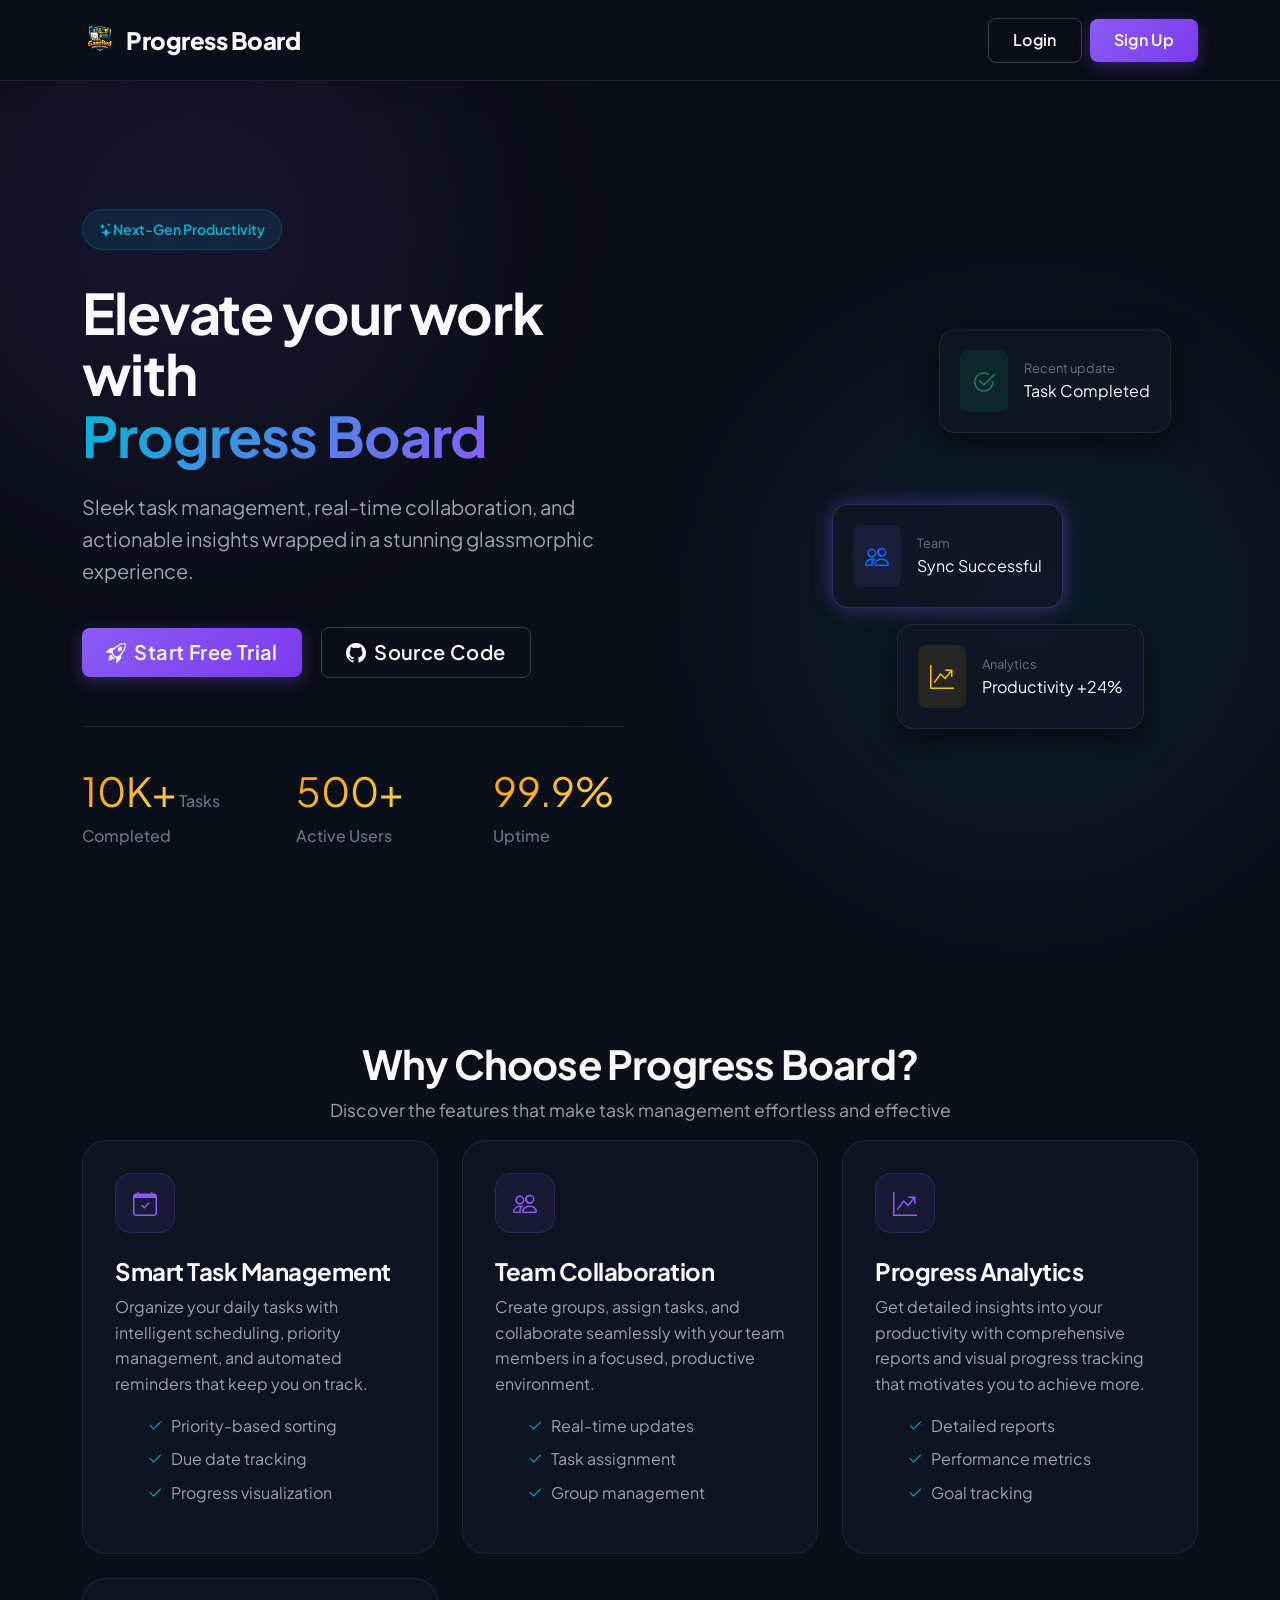
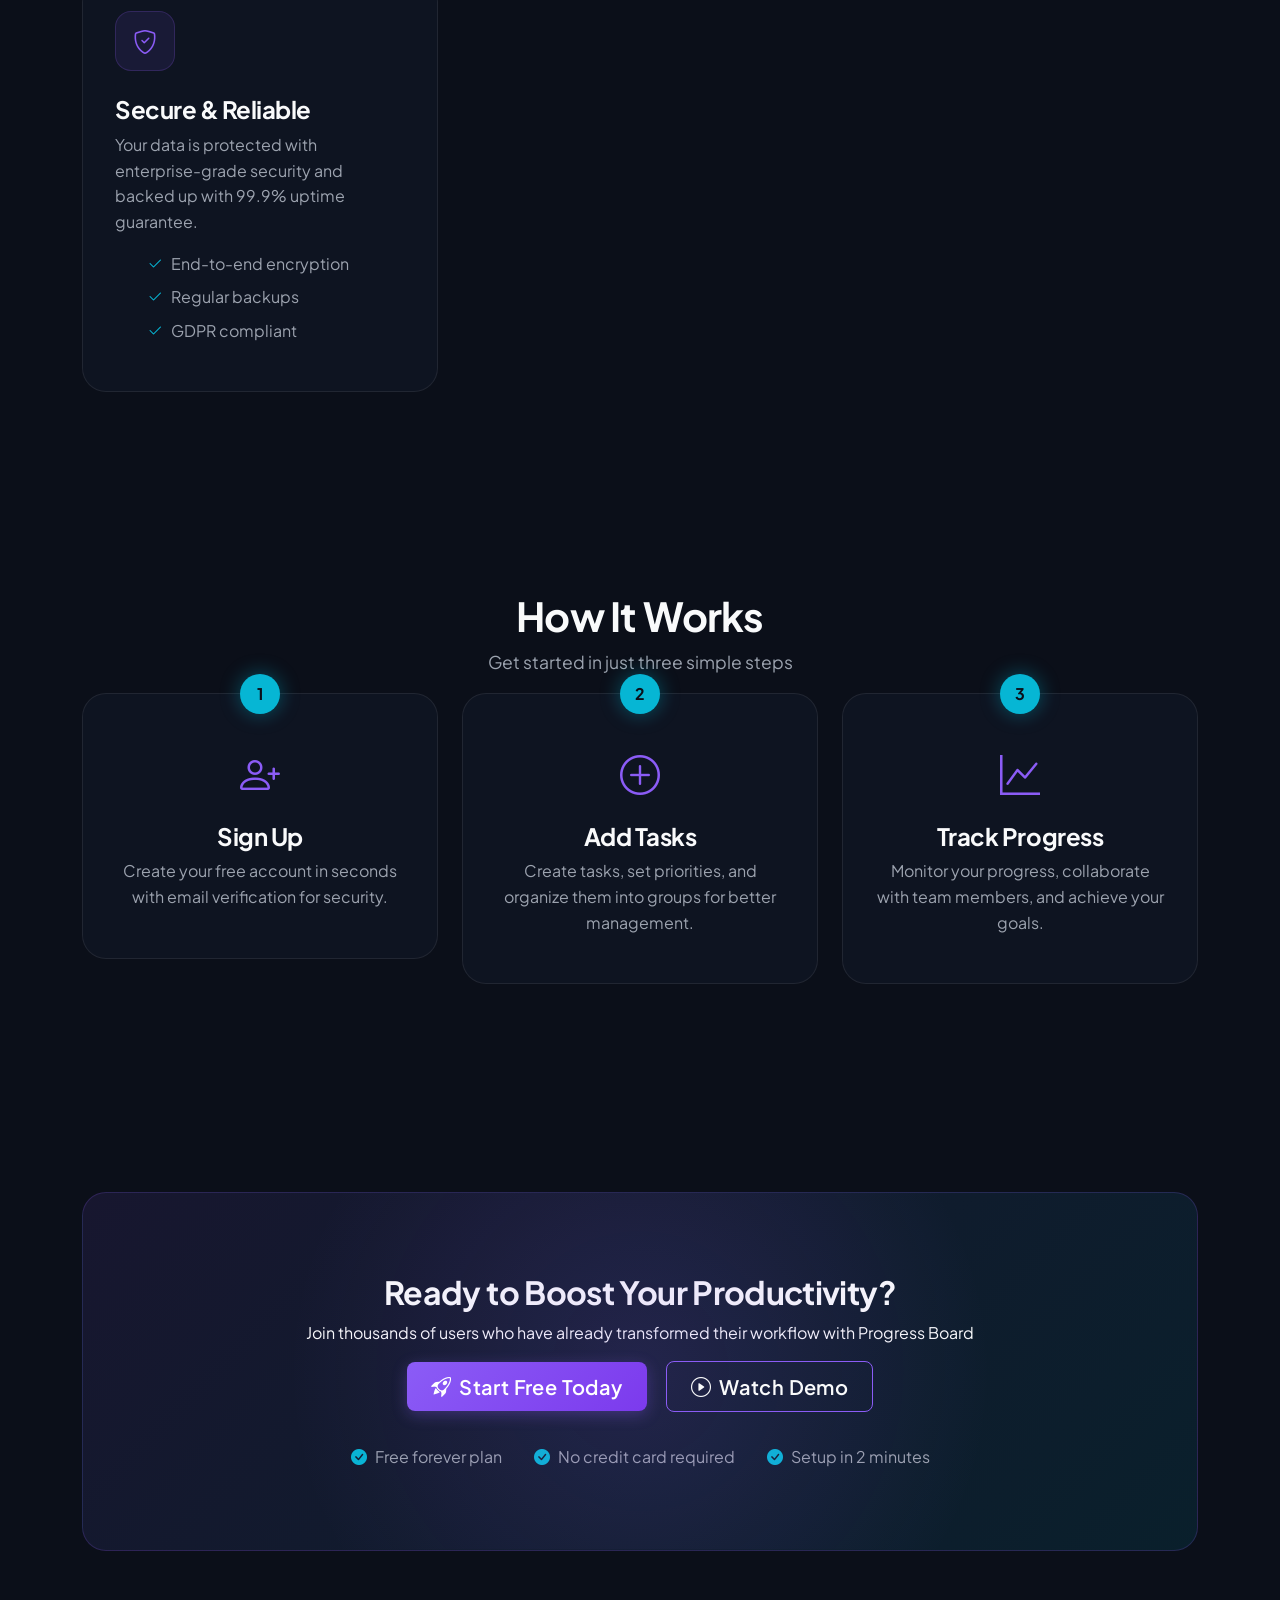
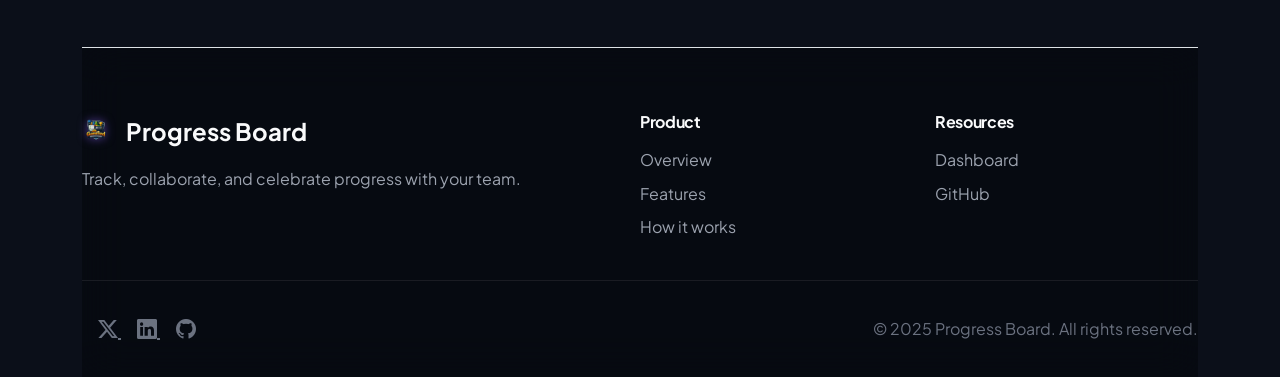
==== commit 8fbe5da0: "added subtasks" ====
--- a/index.html
+++ b/index.html
@@ -301,7 +301,7 @@
         <script src="https://cdn.jsdelivr.net/npm/bootstrap@5.3.3/dist/js/bootstrap.bundle.min.js"></script>
         <script>
             const BASE_URL = 'https://progress-board-1409-20917d01.koyeb.app';
-            //const BASE_URL = 'http://localhost:8081';
+            // const BASE_URL = 'http://localhost:8081';
 
 
             async function handleLogin() {
--- a/style.css
+++ b/style.css
@@ -79,6 +79,42 @@
   0% { transform: translate(0, 0) scale(1); }
   50% { transform: translate(5%, 5%) scale(1.1); }
   100% { transform: translate(-5%, -5%) scale(0.9); }
+}
+
+/* Background Ambient Shapes */
+.bg-shape {
+  position: absolute;
+  filter: blur(80px);
+  z-index: -1;
+  opacity: 0.6;
+  border-radius: 50%;
+  animation: floatOrb 15s infinite alternate ease-in-out;
+}
+
+.shape-1 {
+  top: -10%;
+  left: -5%;
+  width: 40vw;
+  height: 40vw;
+  background: radial-gradient(circle, rgba(139, 92, 246, 0.2) 0%, rgba(0, 0, 0, 0) 70%);
+}
+
+.shape-2 {
+  bottom: 0%;
+  right: -5%;
+  width: 50vw;
+  height: 50vw;
+  background: radial-gradient(circle, rgba(6, 182, 212, 0.15) 0%, rgba(0, 0, 0, 0) 70%);
+  animation-delay: -5s;
+}
+
+.shape-3 {
+  top: 40%;
+  left: 30%;
+  width: 30vw;
+  height: 30vw;
+  background: radial-gradient(circle, rgba(245, 158, 11, 0.08) 0%, rgba(0, 0, 0, 0) 70%);
+  animation-delay: -10s;
 }
 
 /* Typography Enhancements */
@@ -582,6 +618,30 @@
   background: rgba(255, 255, 255, 0.2);
   border-radius: 4px;
 }
+
+/* Custom Glass Inputs */
+.glass-input {
+  background: rgba(255, 255, 255, 0.05) !important;
+  border: 1px solid rgba(255, 255, 255, 0.1) !important;
+  color: var(--text-primary) !important;
+}
+
+.glass-input:focus {
+  background: rgba(255, 255, 255, 0.08) !important;
+  border-color: var(--color-primary) !important;
+  box-shadow: 0 0 0 0.25rem rgba(139, 92, 246, 0.25) !important;
+  color: var(--text-primary) !important;
+}
+
+/* Fix Webkit Autofill for dark theme */
+.glass-input:-webkit-autofill,
+.glass-input:-webkit-autofill:hover, 
+.glass-input:-webkit-autofill:focus, 
+.glass-input:-webkit-autofill:active {
+  -webkit-box-shadow: 0 0 0 30px #1e293b inset !important;
+  -webkit-text-fill-color: white !important;
+  transition: background-color 5000s ease-in-out 0s;
+}
 ::-webkit-scrollbar-thumb:hover { background: rgba(255, 255, 255, 0.4); }
 
 /* Alerts */
@@ -623,7 +683,18 @@
 .group-box p { margin: 0; color: var(--text-secondary); font-size: 0.9rem; }
 
 /* Group Details Specifics */
-.main-content { gap: 2rem !important; }
+.main-content {
+  display: grid !important;
+  grid-template-columns: 1fr;
+  gap: 2rem !important;
+  align-items: start;
+}
+
+@media (min-width: 992px) {
+  .main-content {
+    grid-template-columns: 1fr 2fr !important;
+  }
+}
 
 .leaderboard, .task-sidebar {
   background: var(--bg-card) !important;
@@ -663,6 +734,43 @@
   border-color: var(--color-primary) !important;
 }
 
+.subtask-list {
+  margin-left: 1.5rem;
+  margin-top: 0.5rem;
+  border-left: 2px solid var(--glass-border);
+  padding-left: 1rem;
+}
+
+.subtask-item {
+  display: flex;
+  align-items: center;
+  padding: 0.4rem 0.6rem;
+  font-size: 0.9rem;
+  color: var(--text-secondary);
+  transition: var(--transition);
+  border-radius: var(--radius-sm);
+}
+
+.subtask-item:hover {
+  background: rgba(255, 255, 255, 0.04);
+}
+
+.subtask-item .form-check-input {
+  width: 1rem;
+  height: 1rem;
+}
+
+.completed-task {
+  text-decoration: line-through;
+  opacity: 0.6;
+}
+
+.task-actions {
+  display: flex;
+  gap: 0.5rem;
+  margin-left: auto;
+}
+
 .day-header {
   background: rgba(139, 92, 246, 0.1) !important;
   border: 1px solid rgba(139, 92, 246, 0.2) !important;
@@ -686,3 +794,107 @@
   background-color: rgba(11, 15, 25, 0.7) !important;
   backdrop-filter: blur(4px);
 }
+
+/* Responsive Media Queries */
+@media (max-width: 768px) {
+  /* Hero Section Responsiveness */
+  .hero {
+    padding: 4rem 0 3rem;
+    flex-direction: column;
+    text-align: center;
+  }
+  
+  .hero-content {
+    flex: 1 1 100%;
+    margin-bottom: 3rem;
+  }
+  
+  .hero-title {
+    font-size: 2.5rem;
+  }
+  
+  .hero-subtitle {
+    font-size: 1.1rem;
+    margin: 0 auto 2rem;
+  }
+  
+  .hero-stats {
+    flex-wrap: wrap;
+    justify-content: center;
+    gap: 1.5rem;
+    margin-top: 2rem;
+    padding-top: 1.5rem;
+  }
+  
+  .stat-number {
+    font-size: 2rem;
+  }
+  
+  .hero-visual {
+    flex: 1 1 100%;
+    width: 100%;
+    margin-left: 0;
+    height: 350px;
+    min-width: unset;
+  }
+  
+  /* Floating Cards Responsiveness */
+  .floating-card {
+    padding: 0.75rem 1rem;
+    font-size: 0.9rem;
+  }
+  
+  .floating-card i {
+    font-size: 1.2rem;
+    padding: 0.5rem;
+  }
+  
+  .floating-card.card-1 { right: 0; top: 0; }
+  .floating-card.card-2 { right: 10%; top: 40%; }
+  .floating-card.card-3 { right: 5%; bottom: 0; }
+  
+  /* Features Section Responsiveness */
+  .features-section {
+    padding: 4rem 0;
+  }
+  
+  .section-title {
+    font-size: 2rem;
+  }
+  
+  /* CTA Section Responsiveness */
+  .cta-section {
+    margin: 4rem 0;
+    padding: 3rem 1.5rem;
+  }
+  
+  .cta-features {
+    flex-direction: column;
+    align-items: center;
+    gap: 1rem;
+  }
+  
+  /* Footer Responsiveness */
+  .footer-inner {
+    grid-template-columns: 1fr;
+    text-align: center;
+    gap: 2rem;
+  }
+  
+  .footer-logo {
+    justify-content: center;
+  }
+  
+  .footer-bottom {
+    flex-direction: column;
+    gap: 1rem;
+  }
+  
+  .footer-social, .footer-bottom p {
+    text-align: center;
+  }
+  
+  .footer-social a {
+    margin: 0 0.5rem;
+  }
+}
